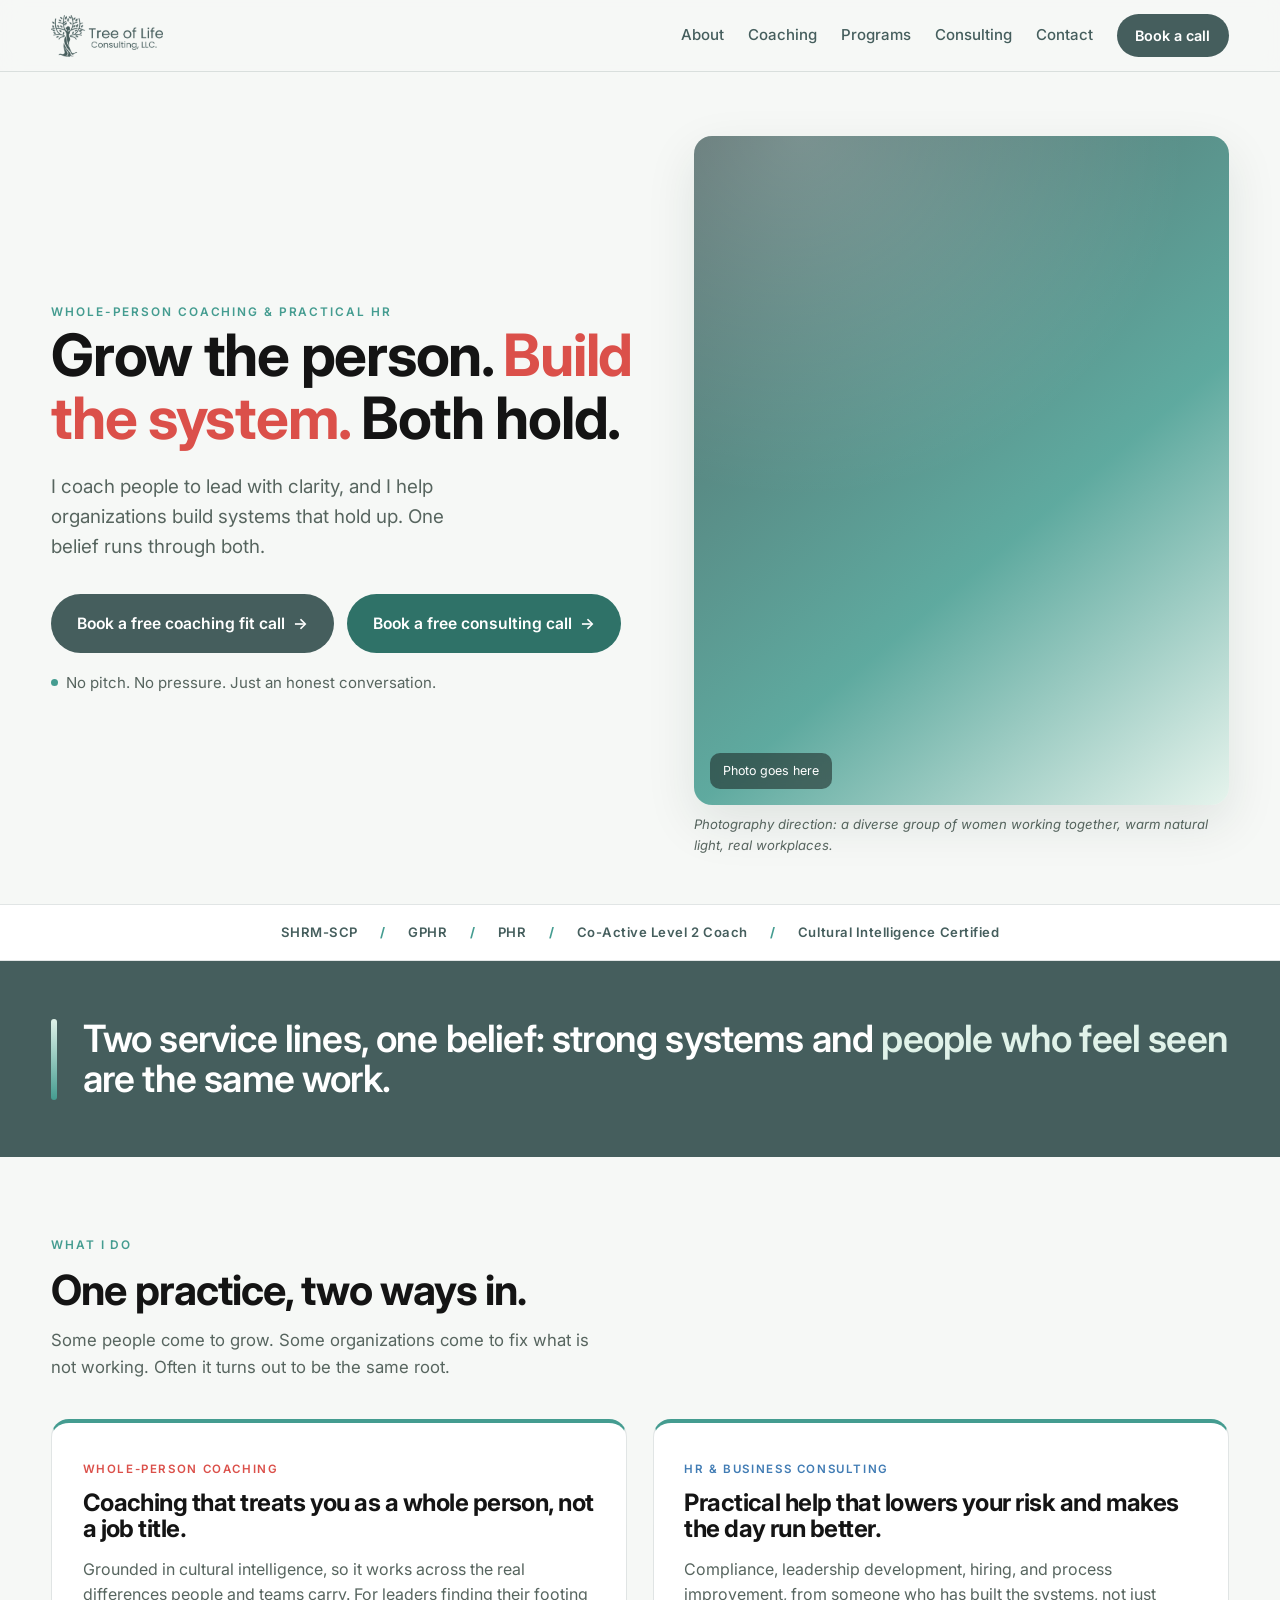
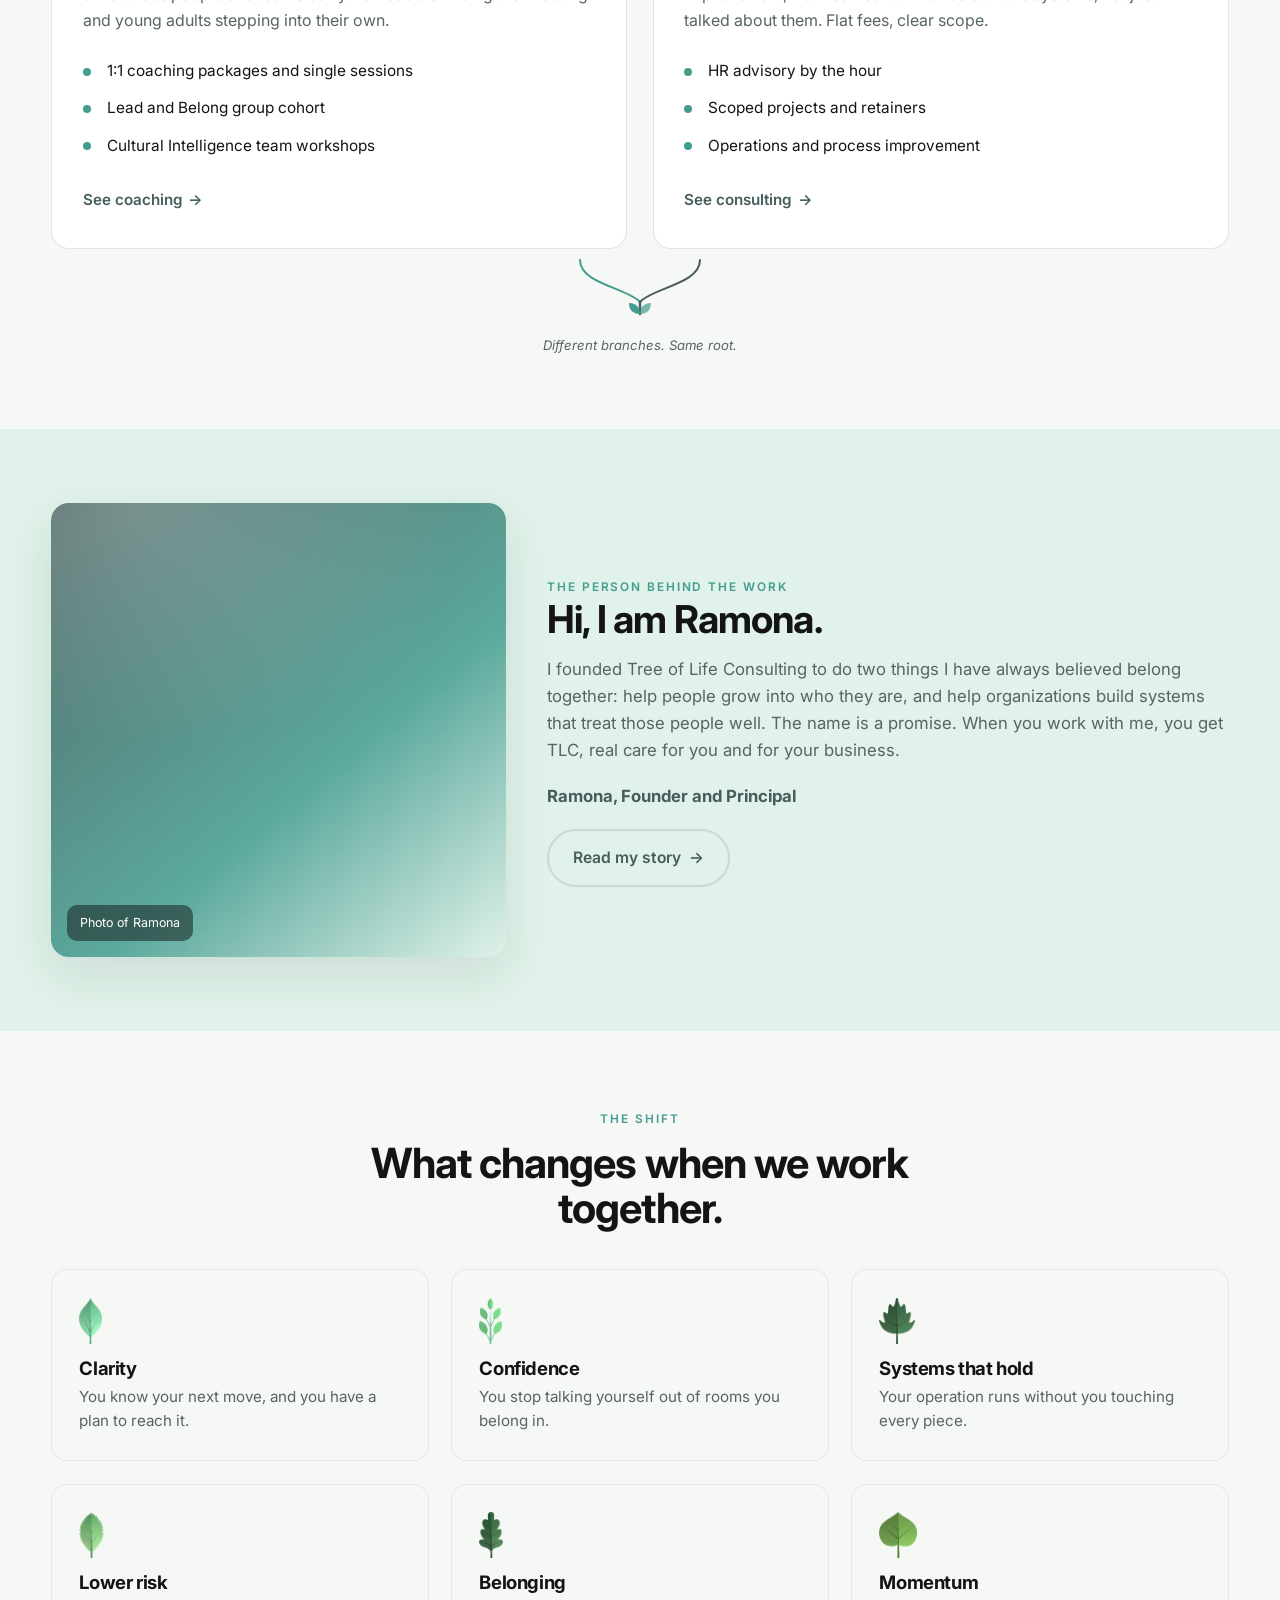
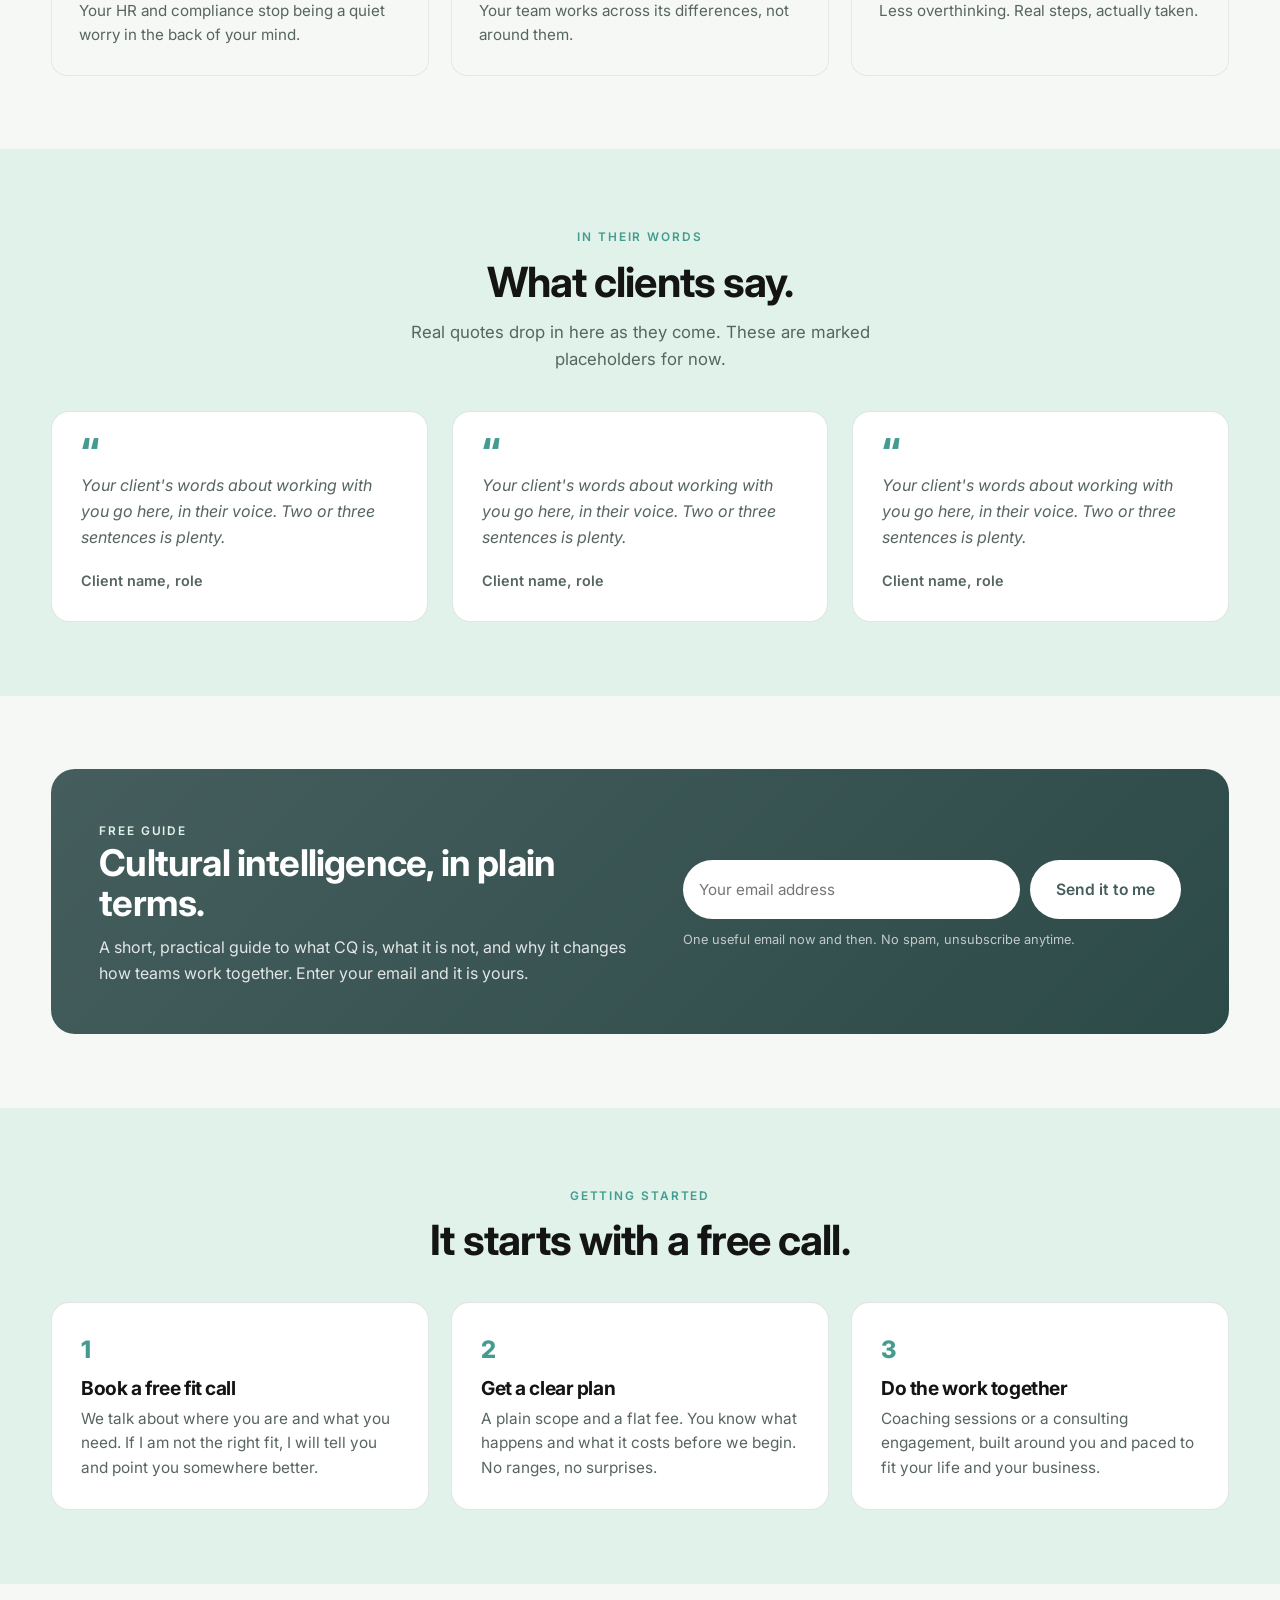
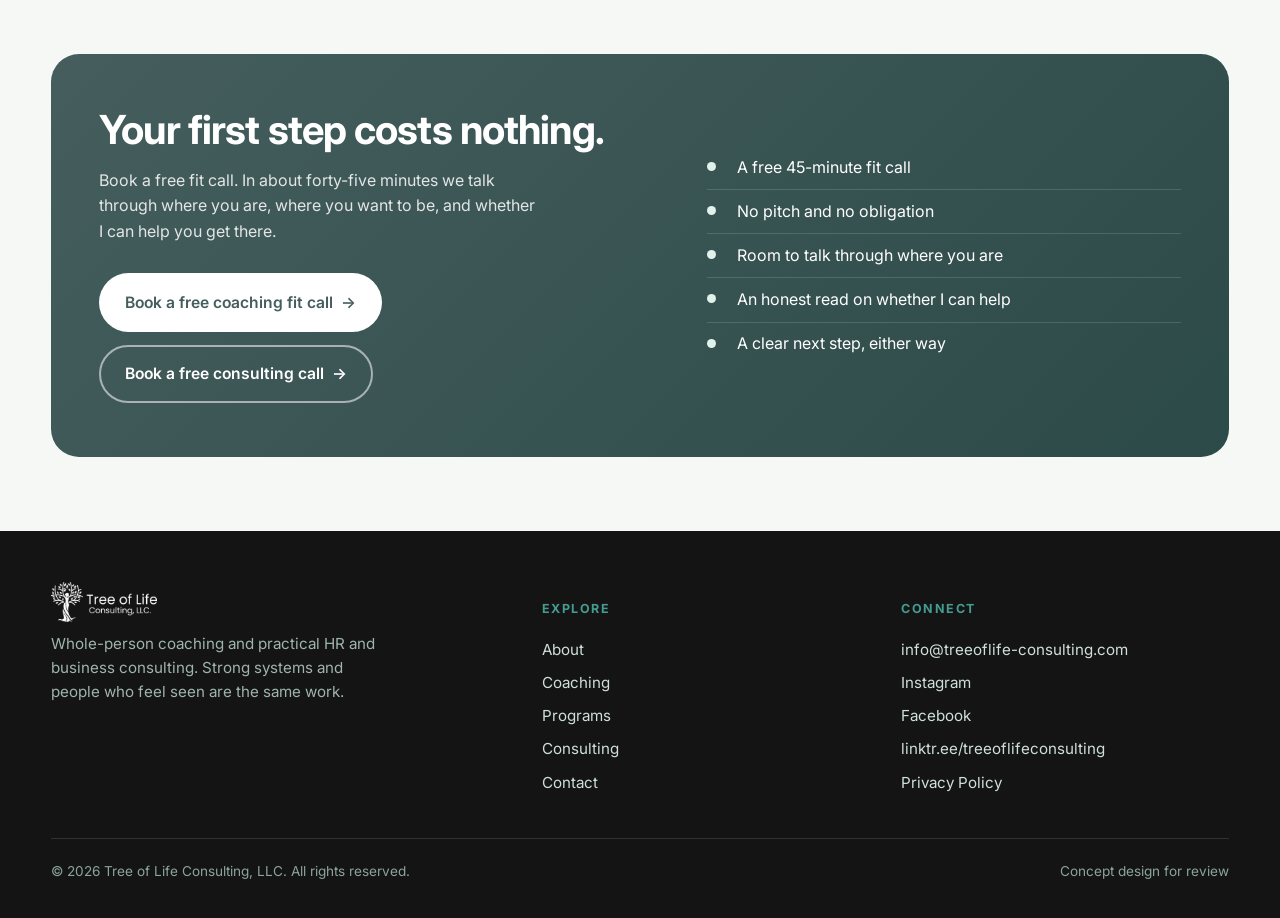
==== index.html @ cf558869 "first commit" ====
<!DOCTYPE html>
<html lang="en">
<head>
<meta charset="UTF-8" />
<meta name="viewport" content="width=device-width, initial-scale=1.0" />
<title>Tree of Life Consulting, LLC | Coaching &amp; Consulting</title>
<link rel="preconnect" href="https://fonts.googleapis.com" />
<link rel="preconnect" href="https://fonts.gstatic.com" crossorigin />
<link href="https://fonts.googleapis.com/css2?family=Inter:wght@400;500;600;700;800&display=swap" rel="stylesheet" />
<style>
  :root{
    --feldgrau:#455E5D; --pine:#449C90; --honeydew:#E0F2E9;
    --cedar:#DB504A; --cedar-deep:#C13F39; --blue:#417CB4; --blue-deep:#356A99;
    --pine-deep:#2F7268; --green-deep:#2C4A48; --brand-green:#3F5453;
    --ink:#141414; --paper:#F6F8F6; --muted:#57655F;
    --line:rgba(69,94,93,0.16); --shadow:0 18px 50px rgba(24,45,42,0.10); --radius:18px;
  }
  *{box-sizing:border-box;} html{scroll-behavior:smooth;}
  body{margin:0;font-family:"Inter",system-ui,-apple-system,sans-serif;color:var(--ink);
    background:var(--paper);line-height:1.6;-webkit-font-smoothing:antialiased;}
  h1,h2,h3{font-family:"Inter",system-ui,sans-serif;font-weight:700;line-height:1.08;margin:0;letter-spacing:-0.022em;}
  p{margin:0;} a{color:inherit;text-decoration:none;} img{max-width:100%;display:block;}
  .wrap{width:min(1180px,92%);margin:0 auto;}
  .narrow{width:min(820px,92%);margin:0 auto;}
  .eyebrow{font-size:0.74rem;font-weight:600;letter-spacing:0.16em;text-transform:uppercase;color:var(--pine);}

  .btn{display:inline-flex;align-items:center;gap:0.5rem;font-weight:600;font-size:0.98rem;
    padding:0.92rem 1.5rem;border-radius:999px;border:2px solid transparent;cursor:pointer;
    transition:transform .18s ease,box-shadow .18s ease,background .18s ease;}
  .btn:focus-visible{outline:3px solid var(--blue);outline-offset:3px;}
  .btn-coach{background:var(--feldgrau);color:#fff;}
  .btn-coach:hover{transform:translateY(-2px);box-shadow:0 12px 24px rgba(69,94,93,0.30);}
  .btn-consult{background:var(--pine-deep);color:#fff;}
  .btn-consult:hover{transform:translateY(-2px);box-shadow:0 12px 24px rgba(47,114,104,0.30);}
  .btn-ghost{background:transparent;color:var(--feldgrau);border-color:var(--line);}
  .btn-ghost:hover{border-color:var(--feldgrau);}
  .arrow{transition:transform .18s ease;} .btn:hover .arrow{transform:translateX(3px);}

  #preloader{position:fixed;inset:0;z-index:9999;display:flex;align-items:center;justify-content:center;
    background:#F6F8F6;transition:opacity .7s ease,visibility .7s ease;}
  #preloader.done{opacity:0;visibility:hidden;}
  .pl-inner{position:relative;width:132px;height:132px;display:flex;align-items:center;justify-content:center;}
  .pl-logo{width:74px;height:auto;animation:pl-breathe 1.8s ease-in-out infinite;}
  .pl-ring{position:absolute;inset:0;border-radius:50%;border:3px solid rgba(68,156,144,0.18);
    border-top-color:var(--pine);animation:pl-spin 1s linear infinite;}
  @keyframes pl-spin{to{transform:rotate(360deg);}}
  @keyframes pl-breathe{0%,100%{transform:scale(0.94);opacity:0.85;}50%{transform:scale(1);opacity:1;}}

  header.nav{position:sticky;top:0;z-index:50;background:rgba(246,248,246,0.88);
    backdrop-filter:blur(10px);border-bottom:1px solid var(--line);}
  .nav-inner{display:flex;align-items:center;justify-content:space-between;padding:0.9rem 0;}
  .brand-logo{height:42px;width:auto;display:block;}
  .nav-links{display:flex;align-items:center;gap:1.5rem;}
  .nav-links a.link{font-size:0.94rem;font-weight:500;color:var(--feldgrau);}
  .nav-links a.link:hover,.nav-links a.link.active{color:var(--cedar);}
  .nav-book{background:var(--feldgrau);color:#fff;padding:0.6rem 1.15rem;border-radius:999px;font-weight:600;font-size:0.9rem;}
  .nav-book:hover{background:var(--ink);}
  .menu-btn{display:none;background:var(--feldgrau);color:#fff;border:none;border-radius:10px;padding:0.5rem 0.85rem;font-weight:600;cursor:pointer;}

  .page-hero{padding:3.6rem 0 2.6rem;background:linear-gradient(180deg,var(--honeydew),var(--paper));}
  .page-hero h1{font-size:clamp(2.1rem,4vw,3rem);margin-top:0.6rem;}
  .page-hero p{color:var(--muted);font-size:1.12rem;margin-top:1rem;max-width:56ch;}

  .hero{padding:4rem 0 3rem;}
  .hero-grid{display:grid;grid-template-columns:1.05fr 0.95fr;gap:3.2rem;align-items:center;}
  .hero h1{font-size:clamp(2.4rem,4.6vw,3.65rem);color:var(--ink);}
  .hero h1 .accent{color:var(--cedar);}
  .hero-lede{font-size:1.18rem;color:var(--muted);margin-top:1.4rem;max-width:36ch;}
  .hero-cta{display:flex;flex-wrap:wrap;gap:0.8rem;margin-top:2rem;}
  .hero-note{margin-top:1.1rem;font-size:0.94rem;color:var(--muted);display:flex;align-items:center;gap:0.5rem;}
  .dot{width:7px;height:7px;border-radius:50%;background:var(--pine);flex:none;}

  .frame{position:relative;border-radius:var(--radius);overflow:hidden;box-shadow:var(--shadow);}
  .frame .photo{aspect-ratio:4/5;background:linear-gradient(140deg,rgba(69,94,93,0.92),rgba(68,156,144,0.85) 60%,rgba(224,242,233,0.72));display:flex;align-items:flex-end;}
  .frame.wide .photo{aspect-ratio:3/2;}
  .frame .photo::before{content:"";position:absolute;inset:0;background:radial-gradient(120% 90% at 20% 0%,rgba(255,255,255,0.22),transparent 60%);}
  .photo-label{position:relative;margin:1rem;padding:0.5rem 0.8rem;background:rgba(24,33,31,0.55);color:#fff;border-radius:10px;font-size:0.78rem;backdrop-filter:blur(4px);}
  .caption{font-size:0.82rem;color:var(--muted);font-style:italic;margin-top:0.6rem;}

  .cred{border-top:1px solid var(--line);border-bottom:1px solid var(--line);background:#fff;}
  .cred .wrap{display:flex;flex-wrap:wrap;align-items:center;justify-content:center;gap:0.6rem 1.4rem;padding:1.05rem 0;}
  .cred span{font-size:0.82rem;font-weight:600;letter-spacing:0.04em;color:var(--feldgrau);}
  .cred .sep{color:var(--pine);font-weight:700;}

  .belief{background:var(--feldgrau);color:#fff;padding:3.6rem 0;}
  .belief .wrap{display:grid;grid-template-columns:auto 1fr;gap:1.6rem;align-items:center;}
  .belief .rule{width:6px;align-self:stretch;border-radius:6px;background:linear-gradient(var(--honeydew),var(--pine));}
  .belief h2{font-size:clamp(1.6rem,3vw,2.35rem);color:#fff;font-weight:600;}
  .belief h2 em{color:var(--honeydew);font-style:normal;}

  .sec{padding:4.6rem 0;}
  .sec.tight{padding:3.4rem 0;}
  .sec.honey{background:var(--honeydew);}
  .sec.dark{background:var(--feldgrau);color:#fff;}
  .sec-head{max-width:56ch;margin-bottom:2.4rem;}
  .sec-head.center{margin-left:auto;margin-right:auto;text-align:center;}
  .sec-head h2{font-size:clamp(1.9rem,3.4vw,2.6rem);margin-top:0.7rem;}
  .sec-head p{color:var(--muted);margin-top:0.9rem;font-size:1.05rem;}
  .sec.dark .sec-head p{color:rgba(255,255,255,0.82);}

  .lines{display:grid;grid-template-columns:1fr 1fr;gap:1.6rem;}
  .card{background:#fff;border:1px solid var(--line);border-radius:var(--radius);padding:2rem 1.9rem 2.2rem;}
  .card.coach{border-top:4px solid var(--pine);} .card.consult{border-top:4px solid var(--pine);}
  .card .tag{font-size:0.72rem;font-weight:600;letter-spacing:0.14em;text-transform:uppercase;}
  .card.coach .tag{color:var(--cedar);} .card.consult .tag{color:var(--blue);}
  .card h3{font-size:1.5rem;margin:0.6rem 0 0.9rem;color:var(--ink);}
  .card p.body{color:var(--muted);font-size:1rem;}
  .card ul{list-style:none;padding:0;margin:1.2rem 0 1.4rem;}
  .card li{padding:0.4rem 0 0.4rem 1.5rem;position:relative;font-size:0.96rem;}
  .card li::before{content:"";position:absolute;left:0;top:0.95rem;width:8px;height:8px;border-radius:50%;background:var(--pine);}
  .card .more{color:var(--feldgrau);font-weight:600;font-size:0.95rem;display:inline-flex;align-items:center;gap:0.4rem;}
  .card.coach .more:hover{color:var(--cedar-deep);} .card.consult .more:hover{color:var(--blue-deep);}

  .root{display:block;margin:0.6rem auto 0;}
  .root-label{text-align:center;font-size:0.82rem;color:var(--muted);font-style:italic;margin-top:0.4rem;}

  .grid3{display:grid;grid-template-columns:repeat(3,1fr);gap:1.4rem;margin-top:2.2rem;}
  .grid2{display:grid;grid-template-columns:1fr 1fr;gap:1.6rem;margin-top:2.2rem;}
  .tile{background:#fff;border:1px solid var(--line);border-left:4px solid var(--pine);border-radius:14px;padding:1.7rem;}
  .tile h3{font-size:1.2rem;margin-bottom:0.5rem;} .tile p{color:var(--muted);font-size:0.98rem;}

  .shift{background:var(--paper);border-radius:16px;padding:1.7rem;border:1px solid rgba(69,94,93,0.10);}
  .shift img{height:46px;width:auto;margin-bottom:0.9rem;}
  .shift h3{font-size:1.16rem;margin-bottom:0.4rem;} .shift p{color:var(--muted);font-size:0.95rem;}

  .step{background:#fff;border-radius:var(--radius);padding:1.8rem;border:1px solid var(--line);}
  .step .n{font-size:1.5rem;color:var(--pine);font-weight:800;}
  .step h3{font-size:1.2rem;margin:0.5rem 0;} .step p{color:var(--muted);font-size:0.96rem;}

  /* founder strip */
  .founder .wrap{display:grid;grid-template-columns:0.8fr 1.2fr;gap:2.6rem;align-items:center;}
  .founder .frame .photo{aspect-ratio:1/1;}
  .founder h2{font-size:clamp(1.8rem,3vw,2.4rem);}
  .founder p{color:var(--muted);margin-top:1rem;font-size:1.05rem;}
  .founder .sig{margin-top:1.2rem;font-weight:700;color:var(--feldgrau);}

  /* packages */
  .pkgs{display:grid;grid-template-columns:repeat(3,1fr);gap:1.5rem;margin-top:2.4rem;}
  .pkg{background:#fff;border:1px solid var(--line);border-radius:var(--radius);padding:2rem 1.8rem;display:flex;flex-direction:column;}
  .pkg.feature{border:2px solid var(--pine);box-shadow:var(--shadow);}
  .pkg .ribbon{font-size:0.68rem;font-weight:700;letter-spacing:0.12em;text-transform:uppercase;color:var(--pine-deep);margin-bottom:0.4rem;}
  .pkg h3{font-size:1.35rem;} .pkg .blurb{color:var(--muted);font-size:0.96rem;margin-top:0.5rem;min-height:3.2em;}
  .price{margin:1.1rem 0 0.4rem;} .price .amt{font-size:1.7rem;font-weight:800;color:var(--feldgrau);}
  .price .fill{display:inline-block;font-size:0.72rem;font-weight:700;color:var(--cedar-deep);background:rgba(219,80,74,0.10);border:1px dashed rgba(219,80,74,0.5);padding:0.15rem 0.5rem;border-radius:6px;vertical-align:middle;margin-left:0.4rem;}
  .price .note{font-size:0.82rem;color:var(--muted);}
  .pkg ul{list-style:none;padding:0;margin:1.2rem 0 1.6rem;}
  .pkg li{padding:0.4rem 0 0.4rem 1.5rem;position:relative;font-size:0.95rem;}
  .pkg li::before{content:"";position:absolute;left:0;top:0.85rem;width:7px;height:7px;border-radius:50%;background:var(--pine);}
  .pkg .btn{margin-top:auto;justify-content:center;}

  /* testimonials */
  .quotes{display:grid;grid-template-columns:repeat(3,1fr);gap:1.5rem;margin-top:2.4rem;}
  .quote{background:#fff;border:1px solid var(--line);border-radius:var(--radius);padding:1.8rem;}
  .quote .mark{font-size:2.4rem;line-height:0.6;color:var(--pine);font-weight:800;}
  .quote p{font-size:1rem;color:var(--ink);margin:0.6rem 0 1.2rem;}
  .quote .who{font-size:0.9rem;color:var(--muted);font-weight:600;}
  .quote.ph p{color:var(--muted);font-style:italic;}

  /* case study */
  .case{background:#fff;border:1px solid var(--line);border-radius:var(--radius);overflow:hidden;}
  .case .body{padding:2.2rem;}
  .case .flag{font-size:0.7rem;font-weight:700;letter-spacing:0.1em;text-transform:uppercase;color:var(--cedar-deep);background:rgba(219,80,74,0.08);border:1px dashed rgba(219,80,74,0.45);display:inline-block;padding:0.2rem 0.6rem;border-radius:6px;margin-bottom:1rem;}
  .case h3{font-size:1.5rem;} .case .cols{display:grid;grid-template-columns:repeat(3,1fr);gap:1.4rem;margin-top:1.6rem;}
  .case .col h4{font-size:0.78rem;letter-spacing:0.1em;text-transform:uppercase;color:var(--pine);margin-bottom:0.5rem;}
  .case .col p{color:var(--muted);font-size:0.96rem;}

  /* lead magnet */
  .magnet{background:linear-gradient(135deg,var(--feldgrau),var(--green-deep));color:#fff;border-radius:24px;padding:3rem;}
  .magnet .wrap2{display:grid;grid-template-columns:1.1fr 1fr;gap:2.2rem;align-items:center;}
  .magnet h2{color:#fff;font-size:clamp(1.7rem,3vw,2.3rem);} .magnet p{color:rgba(255,255,255,0.85);margin-top:0.8rem;}
  .magnet .form{display:flex;gap:0.6rem;flex-wrap:wrap;margin-top:0.4rem;}
  .magnet input{flex:1;min-width:180px;padding:0.85rem 1rem;border:none;border-radius:999px;font-family:inherit;font-size:0.95rem;}
  .magnet .btn{background:#fff;color:var(--feldgrau);} .magnet .btn:hover{background:var(--honeydew);}
  .magnet .fineprint{font-size:0.8rem;color:rgba(255,255,255,0.7);margin-top:0.7rem;}

  /* FAQ */
  .faq{margin-top:2rem;}
  .faq details{background:#fff;border:1px solid var(--line);border-radius:14px;padding:0.4rem 1.3rem;margin-bottom:0.8rem;}
  .faq summary{cursor:pointer;font-weight:600;font-size:1.05rem;padding:0.9rem 0;list-style:none;display:flex;justify-content:space-between;align-items:center;color:var(--feldgrau);}
  .faq summary::-webkit-details-marker{display:none;}
  .faq summary::after{content:"+";color:var(--pine);font-weight:800;font-size:1.3rem;transition:transform .2s ease;}
  .faq details[open] summary::after{transform:rotate(45deg);}
  .faq details p{color:var(--muted);padding:0 0 1rem;font-size:0.98rem;}

  /* contact */
  .contact-grid{display:grid;grid-template-columns:1.1fr 0.9fr;gap:2.6rem;}
  .field{margin-bottom:1rem;} .field label{display:block;font-size:0.85rem;font-weight:600;color:var(--feldgrau);margin-bottom:0.35rem;}
  .field input,.field textarea{width:100%;padding:0.85rem 1rem;border:1px solid var(--line);border-radius:12px;font-family:inherit;font-size:0.98rem;background:#fff;}
  .field textarea{min-height:140px;resize:vertical;}
  .field input:focus-visible,.field textarea:focus-visible{outline:2px solid var(--pine);}
  .cdetail{background:#fff;border:1px solid var(--line);border-radius:var(--radius);padding:1.8rem;}
  .cdetail h3{font-size:1.1rem;margin-bottom:0.3rem;} .cdetail p{color:var(--muted);font-size:0.96rem;margin-bottom:1rem;}
  .cdetail a.email{color:var(--blue-deep);font-weight:600;}

  /* prose (privacy) */
  .prose h2{font-size:1.3rem;margin:2rem 0 0.6rem;} .prose p{color:var(--muted);margin-bottom:0.8rem;}
  .prose ul{color:var(--muted);margin:0 0 0.8rem 1.1rem;} .prose li{margin-bottom:0.35rem;}
  .prose .flag{font-size:0.82rem;color:var(--cedar-deep);background:rgba(219,80,74,0.08);border:1px dashed rgba(219,80,74,0.45);padding:0.8rem 1rem;border-radius:10px;display:block;margin-bottom:1.4rem;}

  .final{padding:4.4rem 0 4.6rem;}
  .final-card{background:linear-gradient(135deg,var(--feldgrau),var(--green-deep));color:#fff;border-radius:28px;padding:3.4rem 3rem;}
  .final-grid{display:grid;grid-template-columns:1.2fr 1fr;gap:2.4rem;align-items:center;}
  .final-card h2{font-size:clamp(1.8rem,3.2vw,2.5rem);color:#fff;} .final-card p{color:rgba(255,255,255,0.85);margin-top:1rem;max-width:44ch;}
  .final-cta{display:flex;flex-wrap:wrap;gap:0.8rem;margin-top:1.8rem;}
  .final .btn-coach{background:#fff;color:var(--feldgrau);} .final .btn-coach:hover{background:var(--honeydew);}
  .final .btn-consult{background:transparent;color:#fff;border-color:rgba(255,255,255,0.55);} .final .btn-consult:hover{background:rgba(255,255,255,0.10);}
  .cta-list{list-style:none;padding:0;margin:0;}
  .cta-list li{padding:0.55rem 0 0.55rem 1.9rem;position:relative;color:#fff;font-size:1rem;border-bottom:1px solid rgba(255,255,255,0.14);}
  .cta-list li:last-child{border-bottom:none;}
  .cta-list li::before{content:"";position:absolute;left:0;top:1rem;width:9px;height:9px;border-radius:50%;background:var(--honeydew);}

  footer{background:var(--ink);color:#cfe0da;padding:3.2rem 0 2.2rem;}
  .foot-grid{display:grid;grid-template-columns:1.4fr 1fr 1fr;gap:2rem;}
  .foot-logo{height:40px;width:auto;margin-bottom:0.6rem;}
  footer p.blurb{color:#9fb4ad;font-size:0.95rem;margin-top:0.4rem;max-width:34ch;}
  .foot-col h4{font-size:0.78rem;letter-spacing:0.12em;text-transform:uppercase;color:var(--pine);margin-bottom:0.9rem;}
  .foot-col a{display:block;color:#cfe0da;font-size:0.95rem;padding:0.28rem 0;} .foot-col a:hover{color:#fff;}
  .foot-bottom{border-top:1px solid rgba(255,255,255,0.12);margin-top:2.4rem;padding-top:1.4rem;font-size:0.85rem;color:#8ba49c;display:flex;justify-content:space-between;flex-wrap:wrap;gap:0.6rem;}

  .reveal{opacity:0;transform:translateY(26px);transition:opacity .7s ease,transform .7s ease;}
  .reveal.in{opacity:1;transform:none;}
  @media (prefers-reduced-motion: reduce){.reveal{opacity:1;transform:none;transition:none;} .pl-ring,.pl-logo{animation:none;} html{scroll-behavior:auto;}}

  @media (max-width:900px){
    .hero-grid,.lines,.grid3,.grid2,.pkgs,.quotes,.case .cols,.founder .wrap,.magnet .wrap2,.final-grid,.foot-grid,.belief .wrap,.contact-grid{grid-template-columns:1fr;}
    .belief .rule{height:6px;width:64px;}
    .nav-links{display:none;position:absolute;top:100%;left:0;right:0;flex-direction:column;align-items:flex-start;gap:0;background:var(--paper);border-bottom:1px solid var(--line);padding:0.5rem 6% 1rem;}
    header.nav.open .nav-links{display:flex;}
    .nav-links a.link{padding:0.7rem 0;width:100%;border-bottom:1px solid var(--line);}
    .nav-links .nav-book{margin-top:0.7rem;}
    .menu-btn{display:inline-flex;} .brand-logo{height:34px;}
  }
</style>
</head>
<body>
<div id="preloader" aria-hidden="true"><div class="pl-inner"><div class="pl-ring"></div><img class="pl-logo" src="[data-uri]" alt=""></div></div>
<header class="nav">
<div class="wrap nav-inner">
<a class="brand" href="index.html" aria-label="Tree of Life Consulting home"><img class="brand-logo" src="[data-uri]" alt="Tree of Life Consulting, LLC."></a>
<nav class="nav-links" aria-label="Primary">
<a class="link" href="about.html">About</a>
<a class="link" href="coaching.html">Coaching</a>
<a class="link" href="programs.html">Programs</a>
<a class="link" href="consulting.html">Consulting</a>
<a class="link" href="contact.html">Contact</a>
<a class="nav-book" href="contact.html#book">Book a call</a>
</nav>
<button class="menu-btn" aria-label="Open menu" aria-expanded="false">Menu</button>
</div>
</header>
<section class="hero" id="top"><div class="wrap hero-grid"><div class="reveal"><span class="eyebrow">Whole-person coaching &amp; practical HR</span><h1>Grow the person. <span class="accent">Build the system.</span> Both hold.</h1><p class="hero-lede">I coach people to lead with clarity, and I help organizations build systems that hold up. One belief runs through both.</p><div class="hero-cta"><a class="btn btn-coach" href="coaching.html">Book a free coaching fit call <span class="arrow">&rarr;</span></a><a class="btn btn-consult" href="consulting.html">Book a free consulting call <span class="arrow">&rarr;</span></a></div><p class="hero-note"><span class="dot"></span> No pitch. No pressure. Just an honest conversation.</p></div><div class="reveal"><div class="frame "><div class="photo"><span class="photo-label">Photo goes here</span></div></div><p class="caption">Photography direction: a diverse group of women working together, warm natural light, real workplaces.</p></div></div></section>
<section class="cred"><div class="wrap"><span>SHRM-SCP</span><span class="sep">/</span><span>GPHR</span><span class="sep">/</span><span>PHR</span><span class="sep">/</span><span>Co-Active Level 2 Coach</span><span class="sep">/</span><span>Cultural Intelligence Certified</span></div></section>
<section class="belief"><div class="wrap reveal"><div class="rule"></div><h2>Two service lines, one belief: strong systems and <em>people who feel seen</em> are the same work.</h2></div></section>
<section class="sec" id="services"><div class="wrap"><div class="sec-head reveal"><span class="eyebrow">What I do</span><h2>One practice, two ways in.</h2><p>Some people come to grow. Some organizations come to fix what is not working. Often it turns out to be the same root.</p></div><div class="lines"><div class="card coach reveal"><span class="tag">Whole-Person Coaching</span><h3>Coaching that treats you as a whole person, not a job title.</h3><p class="body">Grounded in cultural intelligence, so it works across the real differences people and teams carry. For leaders finding their footing and young adults stepping into their own.</p><ul><li>1:1 coaching packages and single sessions</li><li>Lead and Belong group cohort</li><li>Cultural Intelligence team workshops</li></ul><a class="more" href="coaching.html">See coaching <span class="arrow">&rarr;</span></a></div><div class="card consult reveal"><span class="tag">HR &amp; Business Consulting</span><h3>Practical help that lowers your risk and makes the day run better.</h3><p class="body">Compliance, leadership development, hiring, and process improvement, from someone who has built the systems, not just talked about them. Flat fees, clear scope.</p><ul><li>HR advisory by the hour</li><li>Scoped projects and retainers</li><li>Operations and process improvement</li></ul><a class="more" href="consulting.html">See consulting <span class="arrow">&rarr;</span></a></div></div><svg class="root" width="260" height="70" viewBox="0 0 260 70" fill="none" aria-hidden="true"><path d="M70 2C70 26 118 30 130 44" stroke="#449C90" stroke-width="2" fill="none" stroke-linecap="round"/><path d="M190 2C190 26 142 30 130 44" stroke="#455E5D" stroke-width="2" fill="none" stroke-linecap="round"/><path d="M130 44V56" stroke="#455E5D" stroke-width="2.4" stroke-linecap="round"/><path d="M130 56c-7 0-11-4-11-11 7 0 11 4 11 11Z" fill="#449C90"/><path d="M130 56c7 0 11-4 11-11-7 0-11 4-11 11Z" fill="#449C90" opacity="0.7"/></svg><p class="root-label">Different branches. Same root.</p></div></section>
<section class="sec honey founder"><div class="wrap"><div class="reveal"><div class="frame "><div class="photo"><span class="photo-label">Photo of Ramona</span></div></div></div><div class="reveal"><span class="eyebrow">The person behind the work</span><h2>Hi, I am Ramona.</h2><p>I founded Tree of Life Consulting to do two things I have always believed belong together: help people grow into who they are, and help organizations build systems that treat those people well. The name is a promise. When you work with me, you get TLC, real care for you and for your business.</p><p class="sig">Ramona, Founder and Principal</p><a class="btn btn-ghost" href="about.html" style="margin-top:1.2rem;">Read my story <span class="arrow">&rarr;</span></a></div></div></section>
<section class="sec" id="shifts"><div class="wrap"><div class="sec-head center reveal"><span class="eyebrow">The shift</span><h2>What changes when we work together.</h2></div><div class="grid3"><div class="shift reveal"><img src="[data-uri]" alt=""><h3>Clarity</h3><p>You know your next move, and you have a plan to reach it.</p></div><div class="shift reveal"><img src="[data-uri]" alt=""><h3>Confidence</h3><p>You stop talking yourself out of rooms you belong in.</p></div><div class="shift reveal"><img src="[data-uri]" alt=""><h3>Systems that hold</h3><p>Your operation runs without you touching every piece.</p></div><div class="shift reveal"><img src="[data-uri]" alt=""><h3>Lower risk</h3><p>Your HR and compliance stop being a quiet worry in the back of your mind.</p></div><div class="shift reveal"><img src="[data-uri]" alt=""><h3>Belonging</h3><p>Your team works across its differences, not around them.</p></div><div class="shift reveal"><img src="[data-uri]" alt=""><h3>Momentum</h3><p>Less overthinking. Real steps, actually taken.</p></div></div></div></section>
<section class="sec honey"><div class="wrap"><div class="sec-head center reveal"><span class="eyebrow">In their words</span><h2>What clients say.</h2><p>Real quotes drop in here as they come. These are marked placeholders for now.</p></div><div class="quotes"><div class="quote ph reveal"><div class="mark">&ldquo;</div><p>Your client's words about working with you go here, in their voice. Two or three sentences is plenty.</p><div class="who">Client name, role</div></div><div class="quote ph reveal"><div class="mark">&ldquo;</div><p>Your client's words about working with you go here, in their voice. Two or three sentences is plenty.</p><div class="who">Client name, role</div></div><div class="quote ph reveal"><div class="mark">&ldquo;</div><p>Your client's words about working with you go here, in their voice. Two or three sentences is plenty.</p><div class="who">Client name, role</div></div></div></div></section>
<section class="sec"><div class="wrap reveal"><div class="magnet"><div class="wrap2"><div><span class="eyebrow" style="color:var(--honeydew);">Free guide</span><h2>Cultural intelligence, in plain terms.</h2><p>A short, practical guide to what CQ is, what it is not, and why it changes how teams work together. Enter your email and it is yours.</p></div><div><div class="form"><input type="email" placeholder="Your email address" aria-label="Your email address"><a class="btn" href="#">Send it to me</a></div><p class="fineprint">One useful email now and then. No spam, unsubscribe anytime.</p></div></div></div></div></section>
<section class="sec honey" id="how"><div class="wrap"><div class="sec-head center reveal"><span class="eyebrow">Getting started</span><h2>It starts with a free call.</h2></div><div class="grid3"><div class="step reveal"><div class="n">1</div><h3>Book a free fit call</h3><p>We talk about where you are and what you need. If I am not the right fit, I will tell you and point you somewhere better.</p></div><div class="step reveal"><div class="n">2</div><h3>Get a clear plan</h3><p>A plain scope and a flat fee. You know what happens and what it costs before we begin. No ranges, no surprises.</p></div><div class="step reveal"><div class="n">3</div><h3>Do the work together</h3><p>Coaching sessions or a consulting engagement, built around you and paced to fit your life and your business.</p></div></div></div></section>
<section class="final" id="book"><div class="wrap reveal"><div class="final-card"><div class="final-grid"><div><h2>Your first step costs nothing.</h2><p>Book a free fit call. In about forty-five minutes we talk through where you are, where you want to be, and whether I can help you get there.</p><div class="final-cta"><a class="btn btn-coach" href="#">Book a free coaching fit call <span class="arrow">&rarr;</span></a><a class="btn btn-consult" href="#">Book a free consulting call <span class="arrow">&rarr;</span></a></div></div><ul class="cta-list"><li>A free 45-minute fit call</li><li>No pitch and no obligation</li><li>Room to talk through where you are</li><li>An honest read on whether I can help</li><li>A clear next step, either way</li></ul></div></div></div></section>
<footer>
<div class="wrap">
<div class="foot-grid">
<div><img class="foot-logo" src="[data-uri]" alt="Tree of Life Consulting, LLC."><p class="blurb">Whole-person coaching and practical HR and business consulting. Strong systems and people who feel seen are the same work.</p></div>
<div class="foot-col"><h4>Explore</h4><a href="about.html">About</a><a href="coaching.html">Coaching</a><a href="programs.html">Programs</a><a href="consulting.html">Consulting</a><a href="contact.html">Contact</a></div>
<div class="foot-col"><h4>Connect</h4><a href="mailto:info@treeoflife-consulting.com">info@treeoflife-consulting.com</a><a href="https://www.instagram.com/treeoflifeconsulting/">Instagram</a><a href="https://www.facebook.com/TreeofLifeConsulting">Facebook</a><a href="https://linktr.ee/treeoflifeconsulting">linktr.ee/treeoflifeconsulting</a><a href="privacy.html">Privacy Policy</a></div>
</div>
<div class="foot-bottom"><span>&copy; 2026 Tree of Life Consulting, LLC. All rights reserved.</span><span>Concept design for review</span></div>
</div>
</footer>
<script>
(function(){var pl=document.getElementById("preloader");function hide(){if(pl)pl.classList.add("done");}if(document.readyState==="complete")setTimeout(hide,500);else window.addEventListener("load",function(){setTimeout(hide,400);});setTimeout(hide,3500);})();
var io=new IntersectionObserver(function(es){es.forEach(function(e){if(e.isIntersecting){e.target.classList.add("in");io.unobserve(e.target);}});},{threshold:0.12});
document.querySelectorAll(".reveal").forEach(function(el){var sibs=Array.prototype.filter.call(el.parentElement.children,function(c){return c.classList.contains("reveal");});var i=sibs.indexOf(el);el.style.transitionDelay=Math.min(i,5)*90+"ms";io.observe(el);});
var mb=document.querySelector(".menu-btn"),hd=document.querySelector("header.nav");if(mb){mb.addEventListener("click",function(){var o=hd.classList.toggle("open");mb.setAttribute("aria-expanded",o);mb.textContent=o?"Close":"Menu";});}
</script>
</body>
</html>
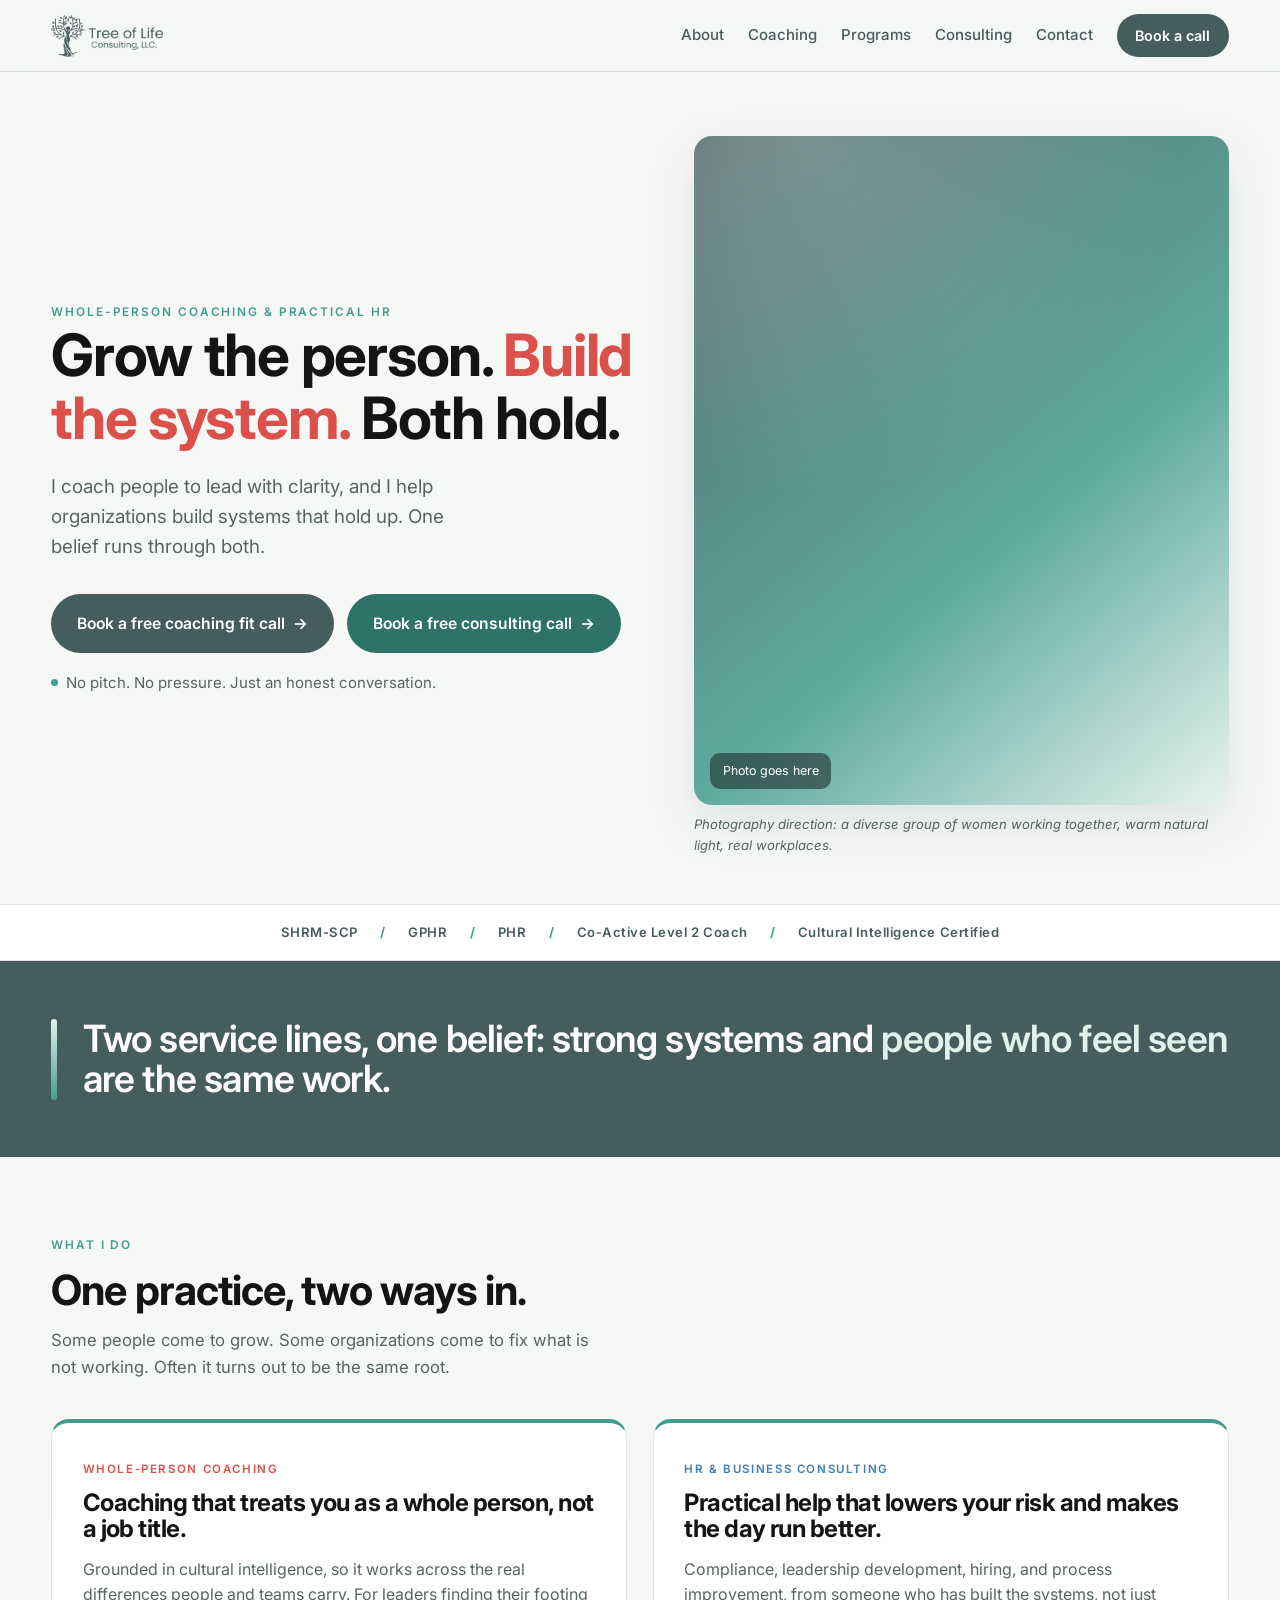
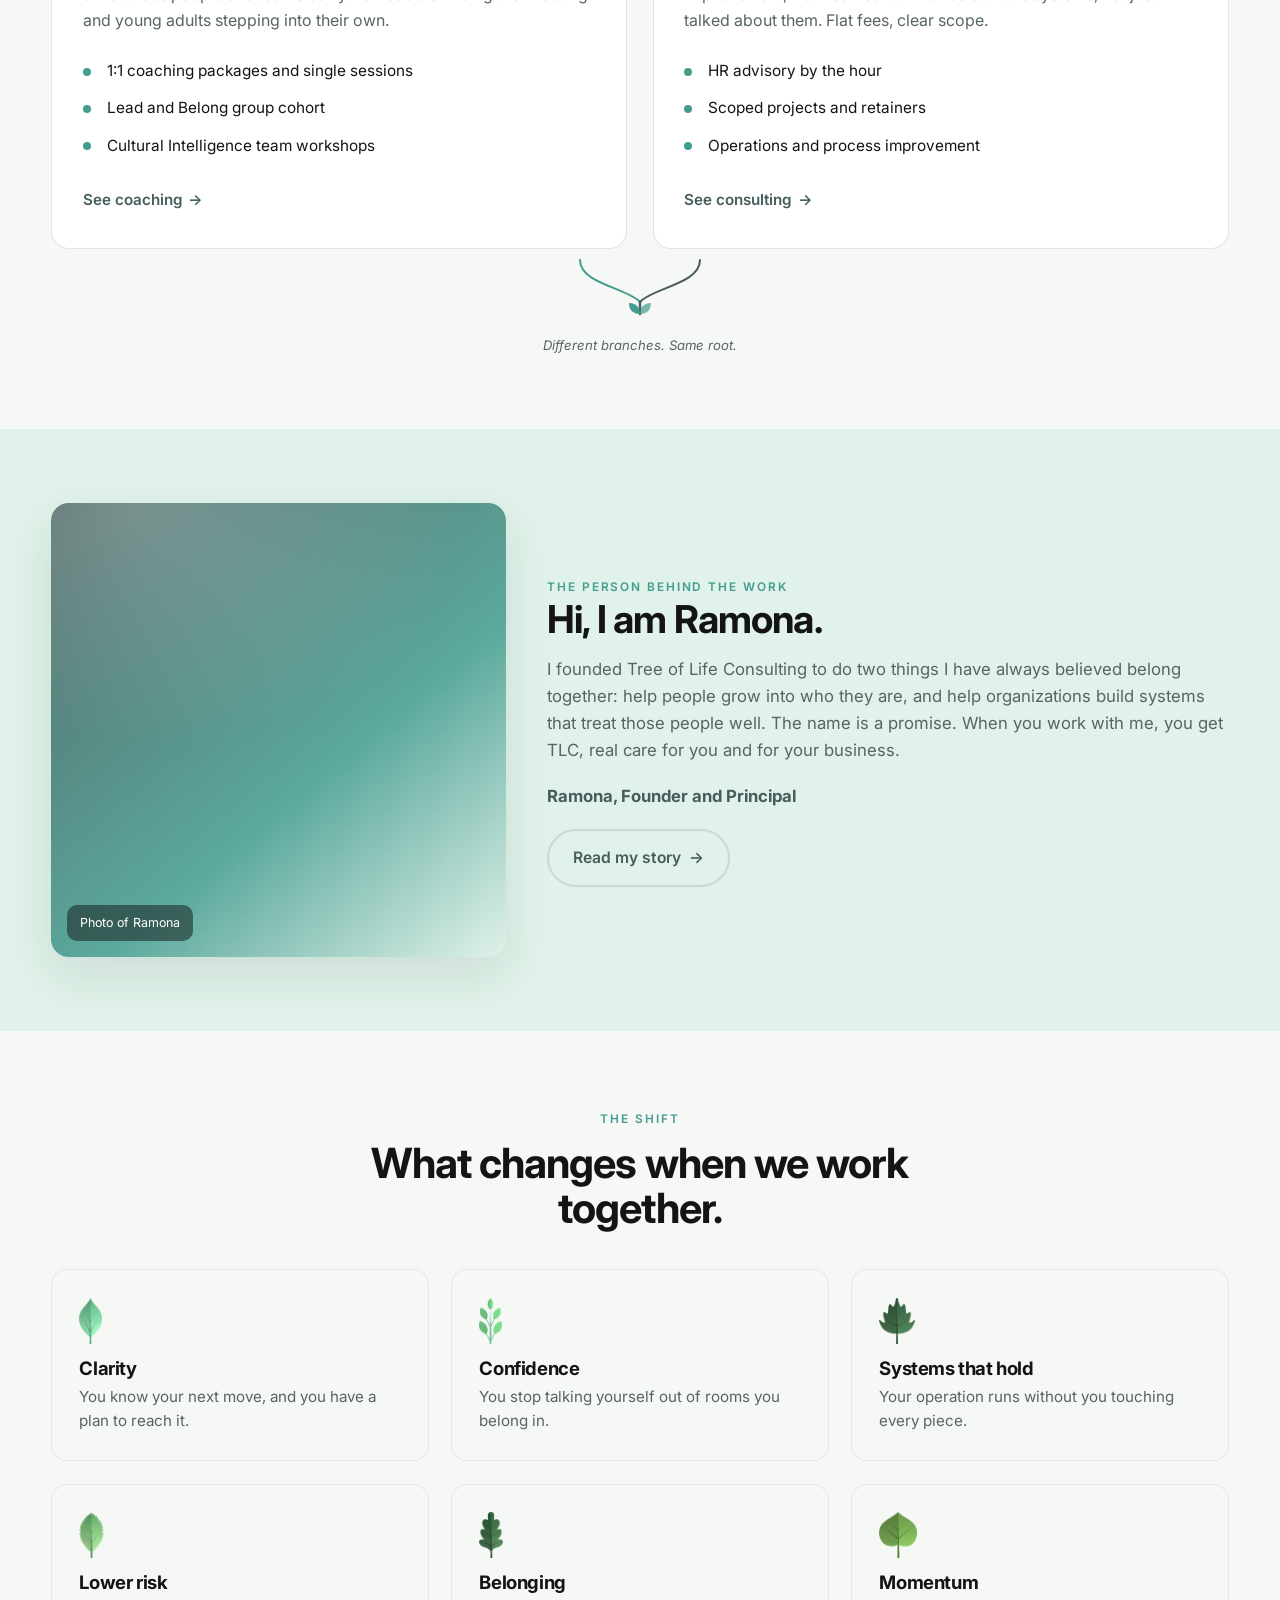
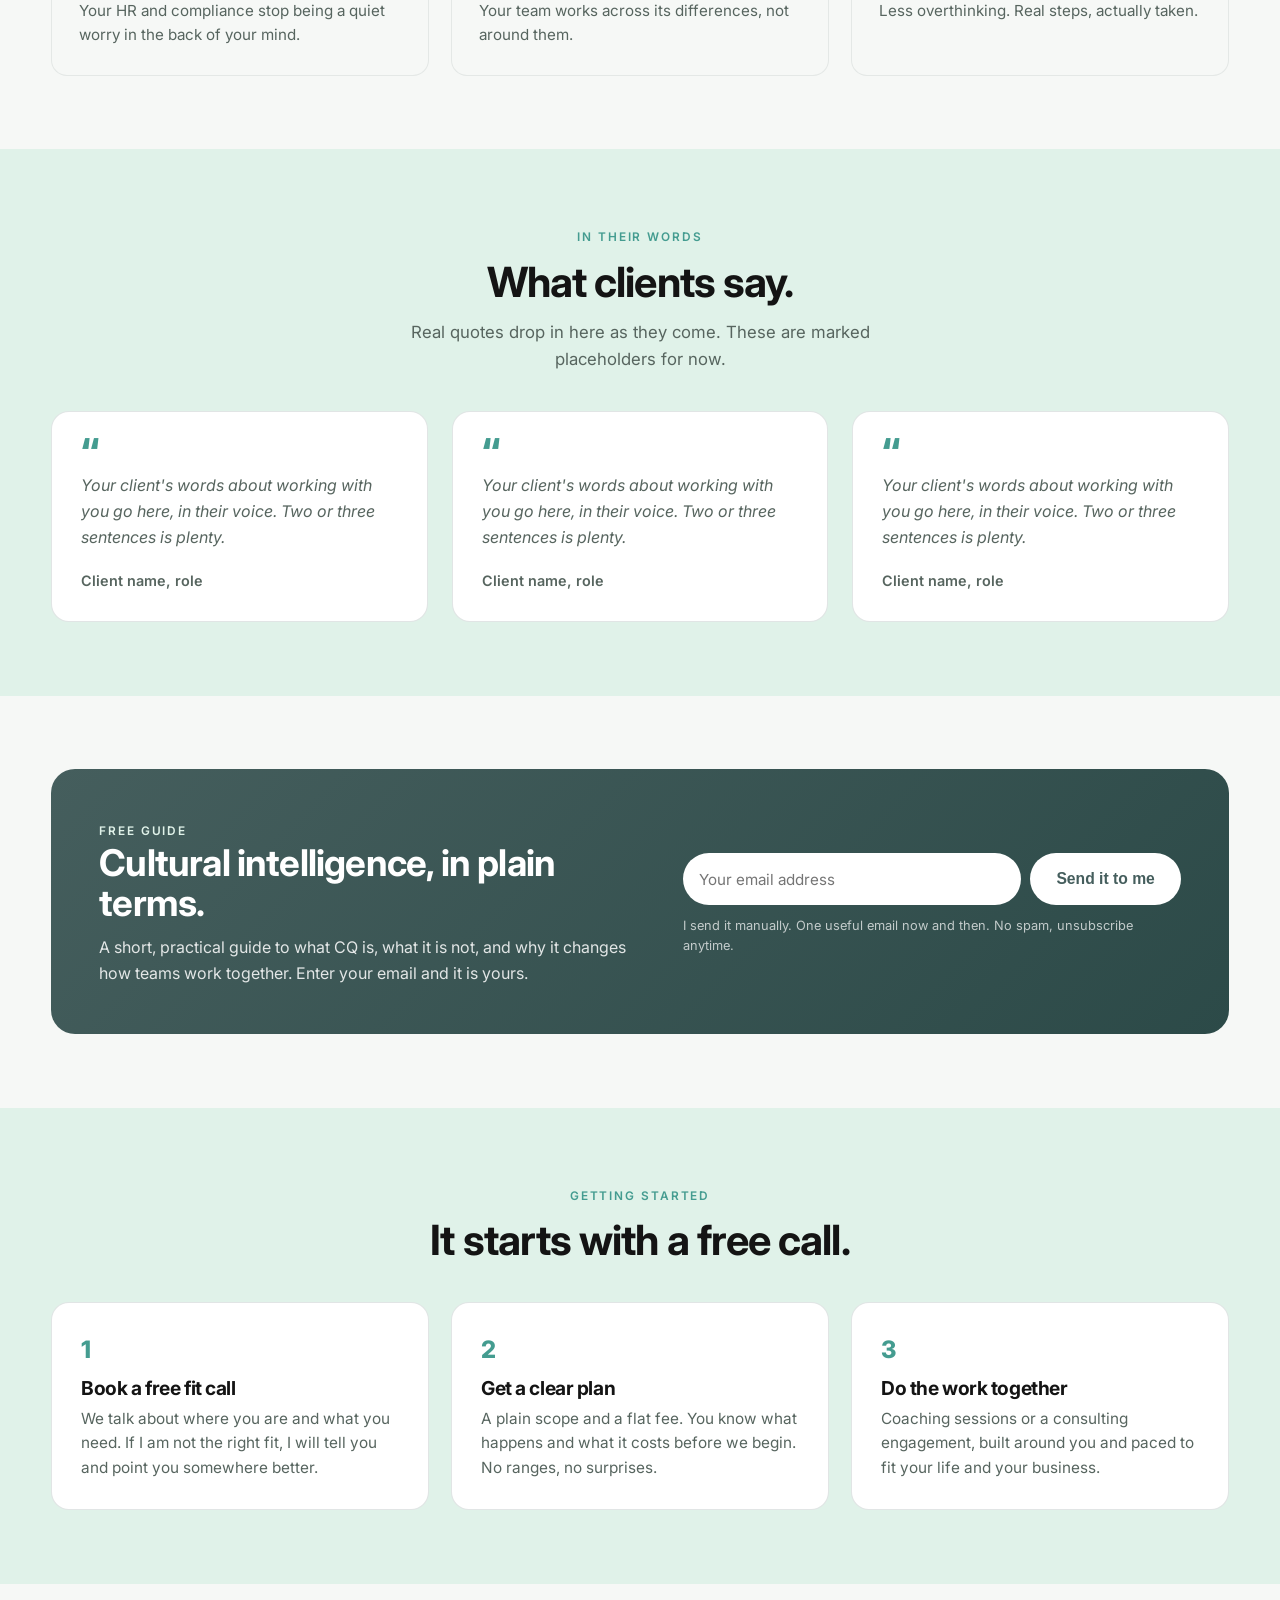
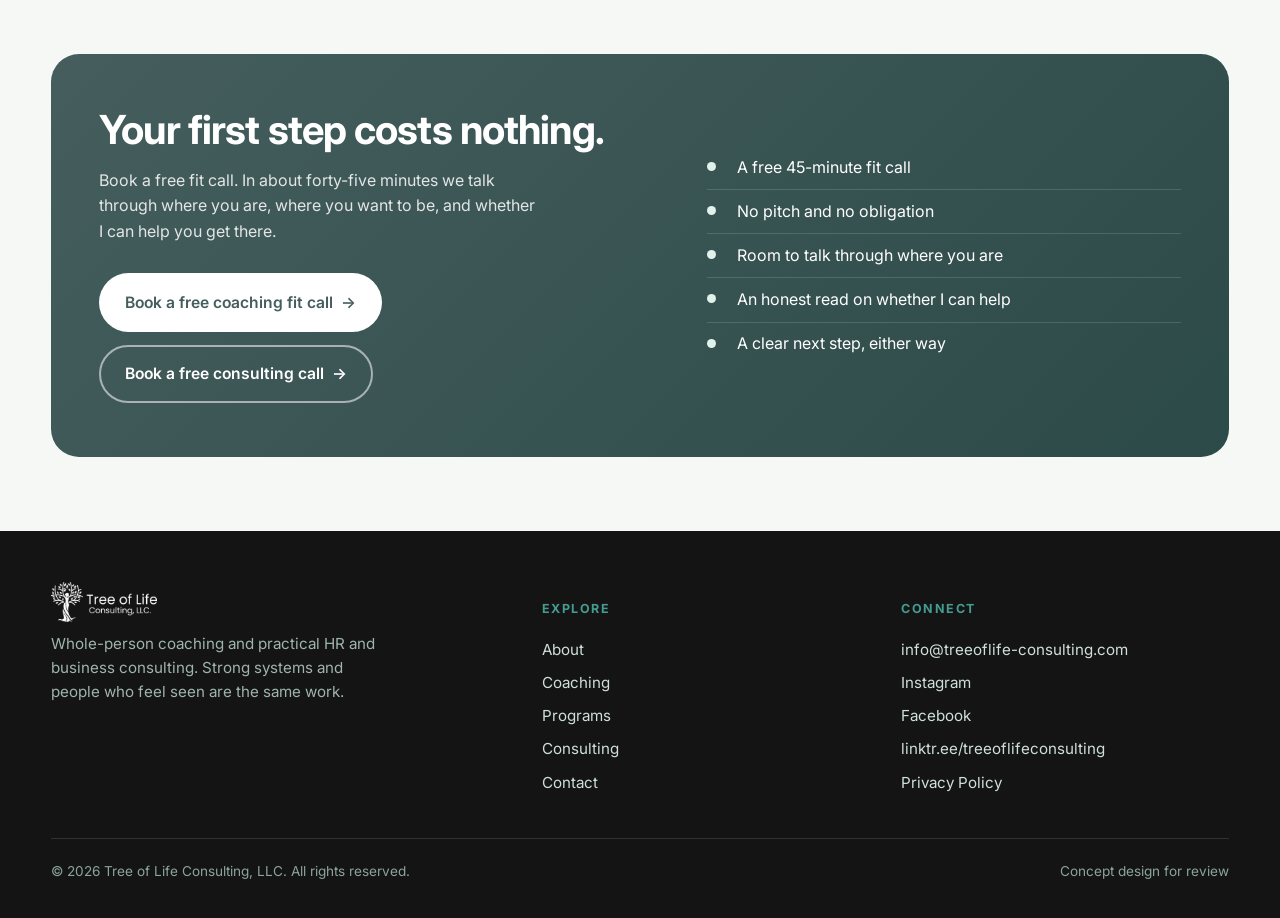
==== commit b8f0c535: "Migrate guide lead-magnet to Netlify Forms with manual send" ====
--- a/index.html
+++ b/index.html
@@ -255,7 +255,7 @@
 <section class="sec honey founder"><div class="wrap"><div class="reveal"><div class="frame "><div class="photo"><span class="photo-label">Photo of Ramona</span></div></div></div><div class="reveal"><span class="eyebrow">The person behind the work</span><h2>Hi, I am Ramona.</h2><p>I founded Tree of Life Consulting to do two things I have always believed belong together: help people grow into who they are, and help organizations build systems that treat those people well. The name is a promise. When you work with me, you get TLC, real care for you and for your business.</p><p class="sig">Ramona, Founder and Principal</p><a class="btn btn-ghost" href="about.html" style="margin-top:1.2rem;">Read my story <span class="arrow">&rarr;</span></a></div></div></section>
 <section class="sec" id="shifts"><div class="wrap"><div class="sec-head center reveal"><span class="eyebrow">The shift</span><h2>What changes when we work together.</h2></div><div class="grid3"><div class="shift reveal"><img src="[data-uri]" alt=""><h3>Clarity</h3><p>You know your next move, and you have a plan to reach it.</p></div><div class="shift reveal"><img src="[data-uri]" alt=""><h3>Confidence</h3><p>You stop talking yourself out of rooms you belong in.</p></div><div class="shift reveal"><img src="[data-uri]" alt=""><h3>Systems that hold</h3><p>Your operation runs without you touching every piece.</p></div><div class="shift reveal"><img src="[data-uri]" alt=""><h3>Lower risk</h3><p>Your HR and compliance stop being a quiet worry in the back of your mind.</p></div><div class="shift reveal"><img src="[data-uri]" alt=""><h3>Belonging</h3><p>Your team works across its differences, not around them.</p></div><div class="shift reveal"><img src="[data-uri]" alt=""><h3>Momentum</h3><p>Less overthinking. Real steps, actually taken.</p></div></div></div></section>
 <section class="sec honey"><div class="wrap"><div class="sec-head center reveal"><span class="eyebrow">In their words</span><h2>What clients say.</h2><p>Real quotes drop in here as they come. These are marked placeholders for now.</p></div><div class="quotes"><div class="quote ph reveal"><div class="mark">&ldquo;</div><p>Your client's words about working with you go here, in their voice. Two or three sentences is plenty.</p><div class="who">Client name, role</div></div><div class="quote ph reveal"><div class="mark">&ldquo;</div><p>Your client's words about working with you go here, in their voice. Two or three sentences is plenty.</p><div class="who">Client name, role</div></div><div class="quote ph reveal"><div class="mark">&ldquo;</div><p>Your client's words about working with you go here, in their voice. Two or three sentences is plenty.</p><div class="who">Client name, role</div></div></div></div></section>
-<section class="sec"><div class="wrap reveal"><div class="magnet"><div class="wrap2"><div><span class="eyebrow" style="color:var(--honeydew);">Free guide</span><h2>Cultural intelligence, in plain terms.</h2><p>A short, practical guide to what CQ is, what it is not, and why it changes how teams work together. Enter your email and it is yours.</p></div><div><div class="form"><input type="email" placeholder="Your email address" aria-label="Your email address"><a class="btn" href="#">Send it to me</a></div><p class="fineprint">One useful email now and then. No spam, unsubscribe anytime.</p></div></div></div></div></section>
+<section class="sec"><div class="wrap reveal"><div class="magnet"><div class="wrap2"><div><span class="eyebrow" style="color:var(--honeydew);">Free guide</span><h2>Cultural intelligence, in plain terms.</h2><p>A short, practical guide to what CQ is, what it is not, and why it changes how teams work together. Enter your email and it is yours.</p></div><div><p id="guide-success" hidden style="background:rgba(255,255,255,0.14);border:1px solid rgba(255,255,255,0.35);border-radius:12px;padding:0.9rem 1.1rem;margin-bottom:0.8rem;font-size:0.95rem;">Request received. I send the guide manually within two business days.</p><form class="form" name="guide" method="POST" data-netlify="true" netlify-honeypot="bot-field" action="/index.html?guide=ok"><input type="hidden" name="form-name" value="guide"><p hidden style="display:none;"><label>Don’t fill this out: <input name="bot-field"></label></p><input type="email" name="email" placeholder="Your email address" aria-label="Your email address" required autocomplete="email"><button class="btn" type="submit">Send it to me</button></form><p class="fineprint">I send it manually. One useful email now and then. No spam, unsubscribe anytime.</p></div></div></div></div></section>
 <section class="sec honey" id="how"><div class="wrap"><div class="sec-head center reveal"><span class="eyebrow">Getting started</span><h2>It starts with a free call.</h2></div><div class="grid3"><div class="step reveal"><div class="n">1</div><h3>Book a free fit call</h3><p>We talk about where you are and what you need. If I am not the right fit, I will tell you and point you somewhere better.</p></div><div class="step reveal"><div class="n">2</div><h3>Get a clear plan</h3><p>A plain scope and a flat fee. You know what happens and what it costs before we begin. No ranges, no surprises.</p></div><div class="step reveal"><div class="n">3</div><h3>Do the work together</h3><p>Coaching sessions or a consulting engagement, built around you and paced to fit your life and your business.</p></div></div></div></section>
 <section class="final" id="book"><div class="wrap reveal"><div class="final-card"><div class="final-grid"><div><h2>Your first step costs nothing.</h2><p>Book a free fit call. In about forty-five minutes we talk through where you are, where you want to be, and whether I can help you get there.</p><div class="final-cta"><a class="btn btn-coach" href="#">Book a free coaching fit call <span class="arrow">&rarr;</span></a><a class="btn btn-consult" href="#">Book a free consulting call <span class="arrow">&rarr;</span></a></div></div><ul class="cta-list"><li>A free 45-minute fit call</li><li>No pitch and no obligation</li><li>Room to talk through where you are</li><li>An honest read on whether I can help</li><li>A clear next step, either way</li></ul></div></div></div></section>
 <footer>
@@ -273,6 +273,7 @@
 var io=new IntersectionObserver(function(es){es.forEach(function(e){if(e.isIntersecting){e.target.classList.add("in");io.unobserve(e.target);}});},{threshold:0.12});
 document.querySelectorAll(".reveal").forEach(function(el){var sibs=Array.prototype.filter.call(el.parentElement.children,function(c){return c.classList.contains("reveal");});var i=sibs.indexOf(el);el.style.transitionDelay=Math.min(i,5)*90+"ms";io.observe(el);});
 var mb=document.querySelector(".menu-btn"),hd=document.querySelector("header.nav");if(mb){mb.addEventListener("click",function(){var o=hd.classList.toggle("open");mb.setAttribute("aria-expanded",o);mb.textContent=o?"Close":"Menu";});}
+(function(){try{var q=new URLSearchParams(window.location.search);if(q.get("guide")==="ok"){var s=document.getElementById("guide-success");if(s){s.hidden=false;s.scrollIntoView({behavior:"smooth",block:"center"});}}}catch(e){}})();
 </script>
 </body>
 </html>
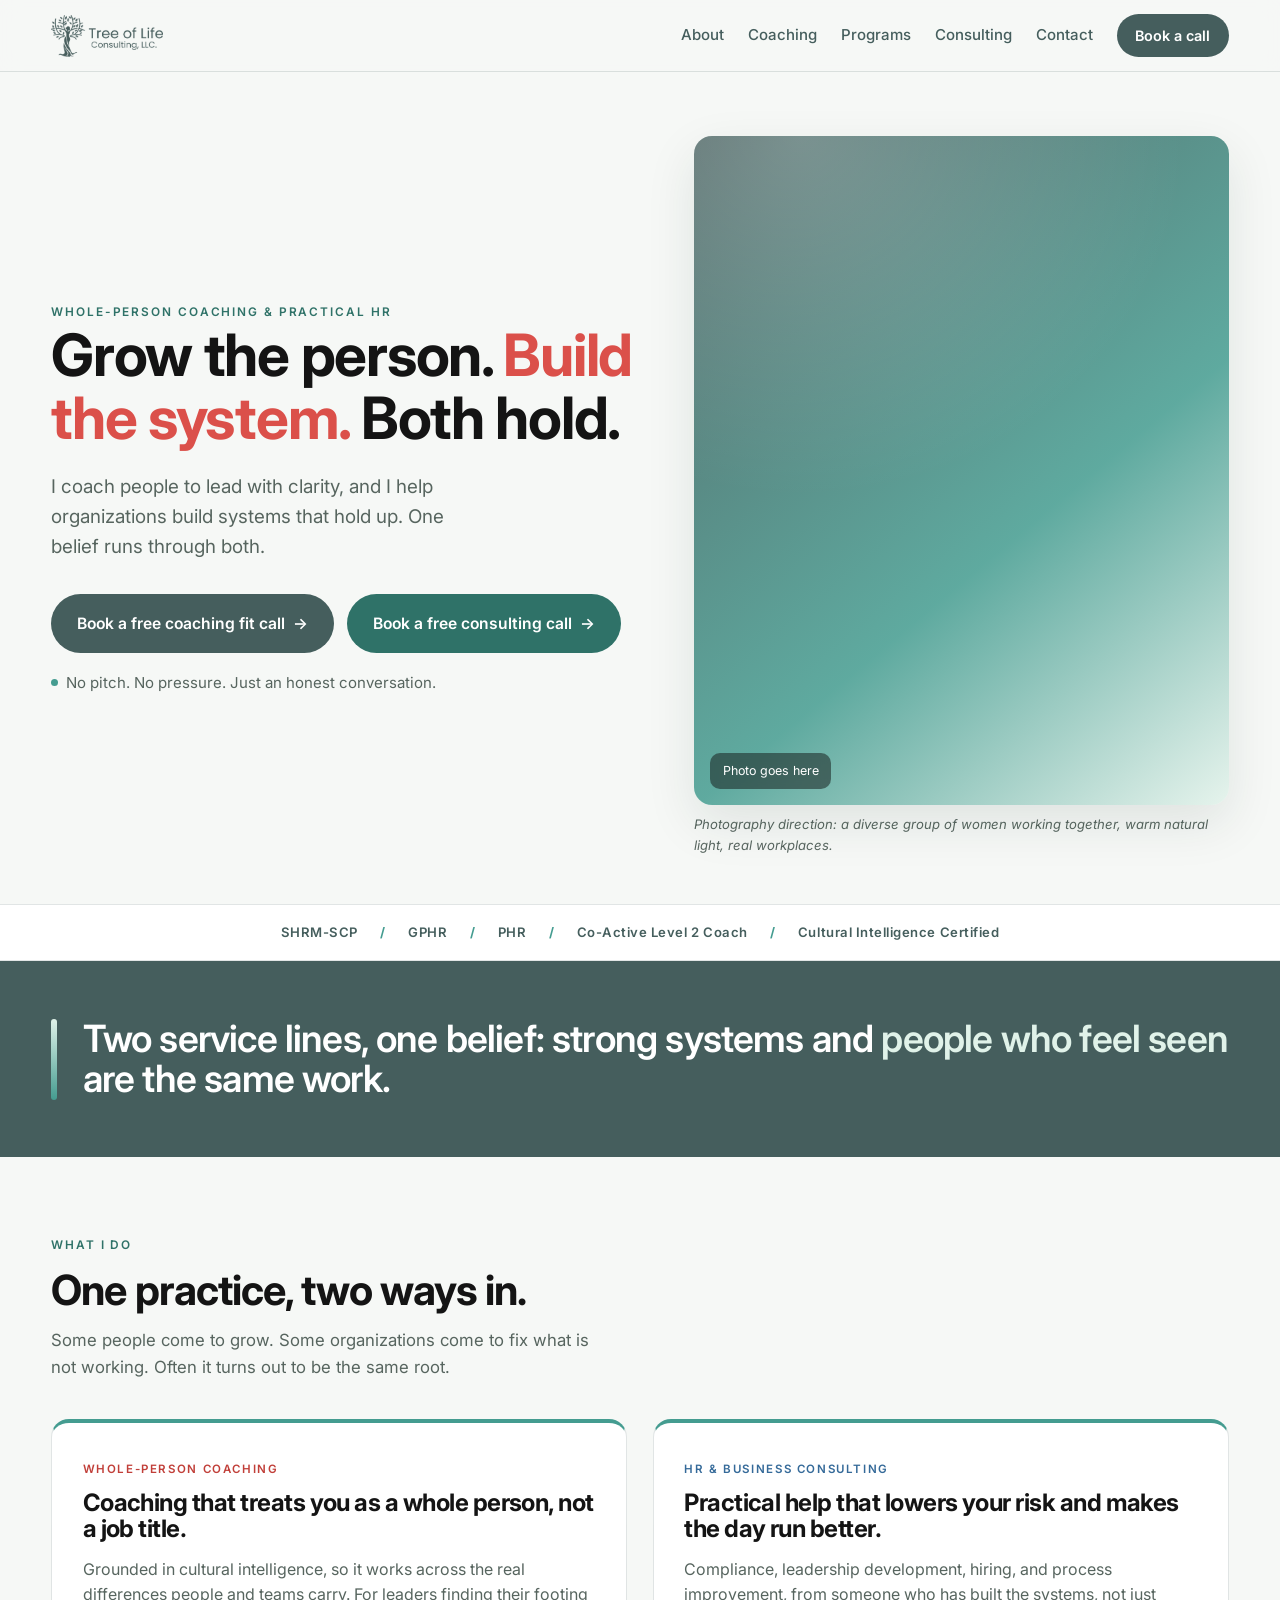
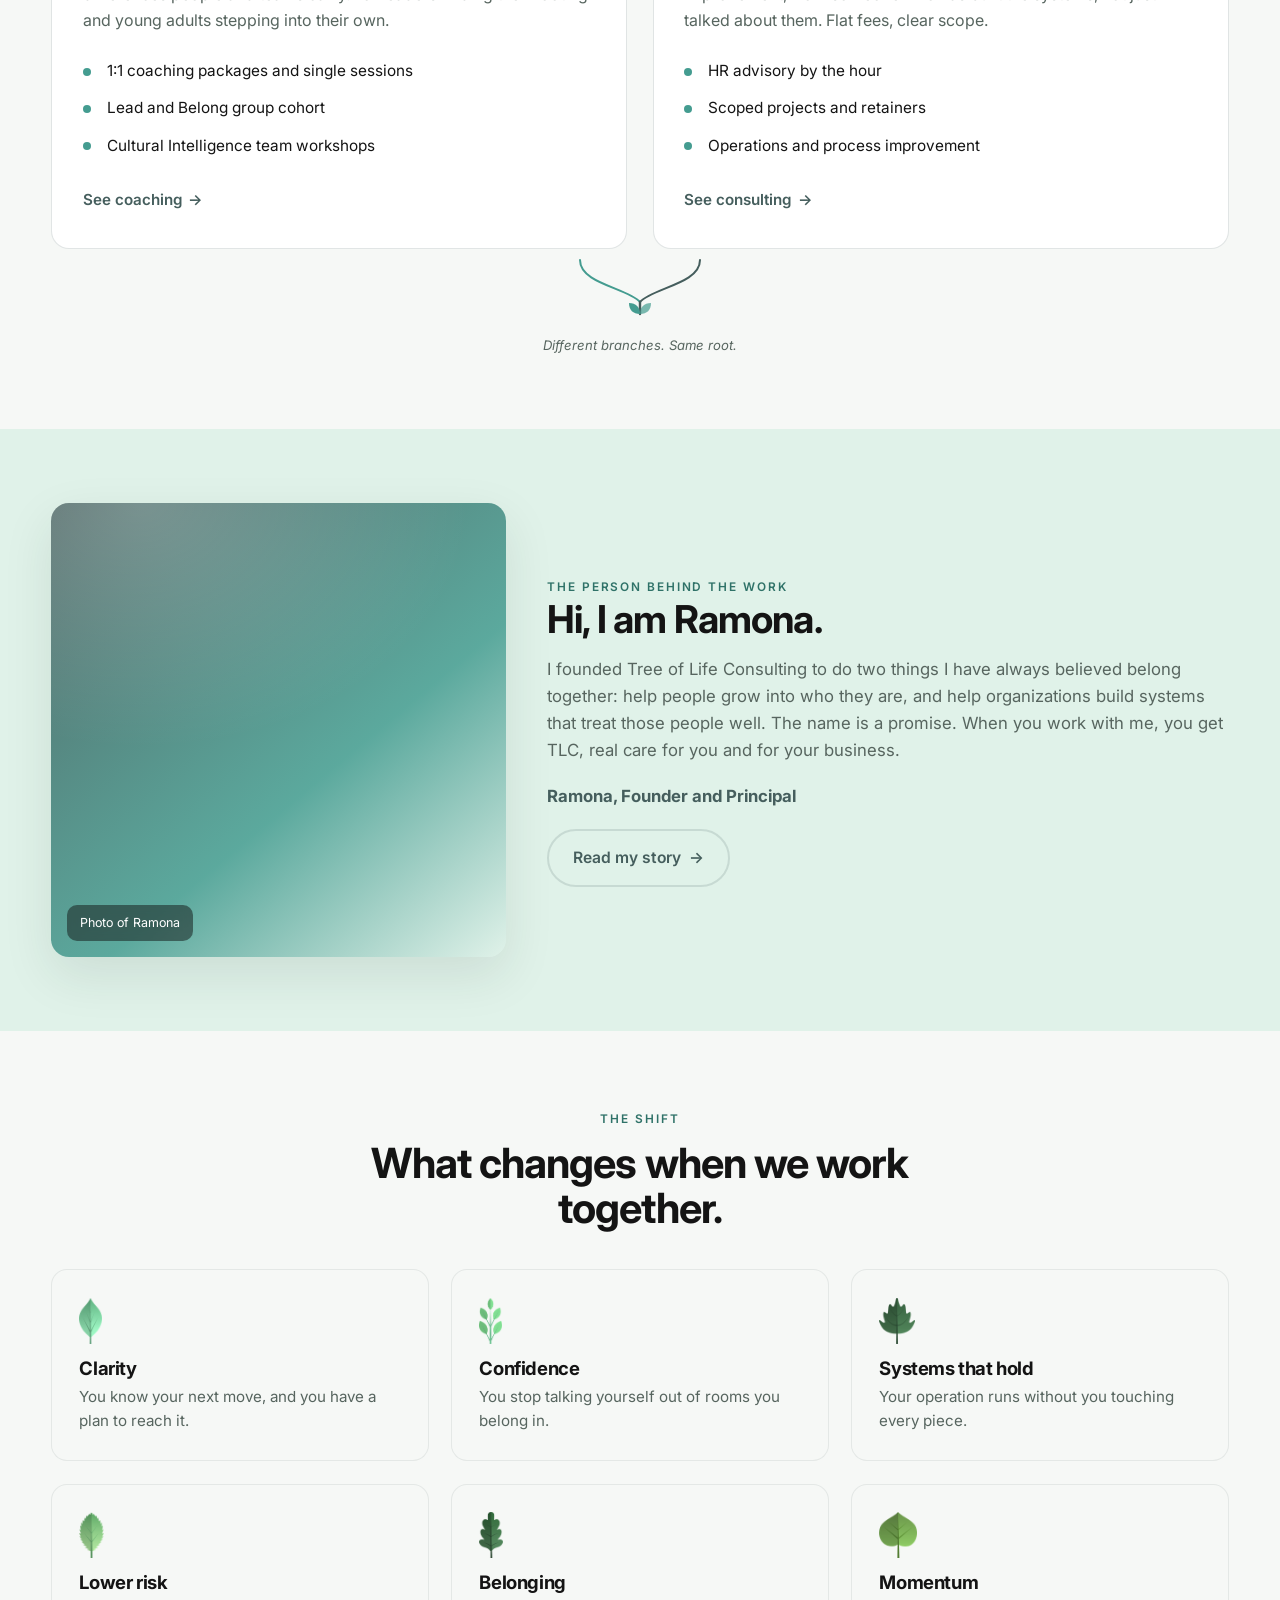
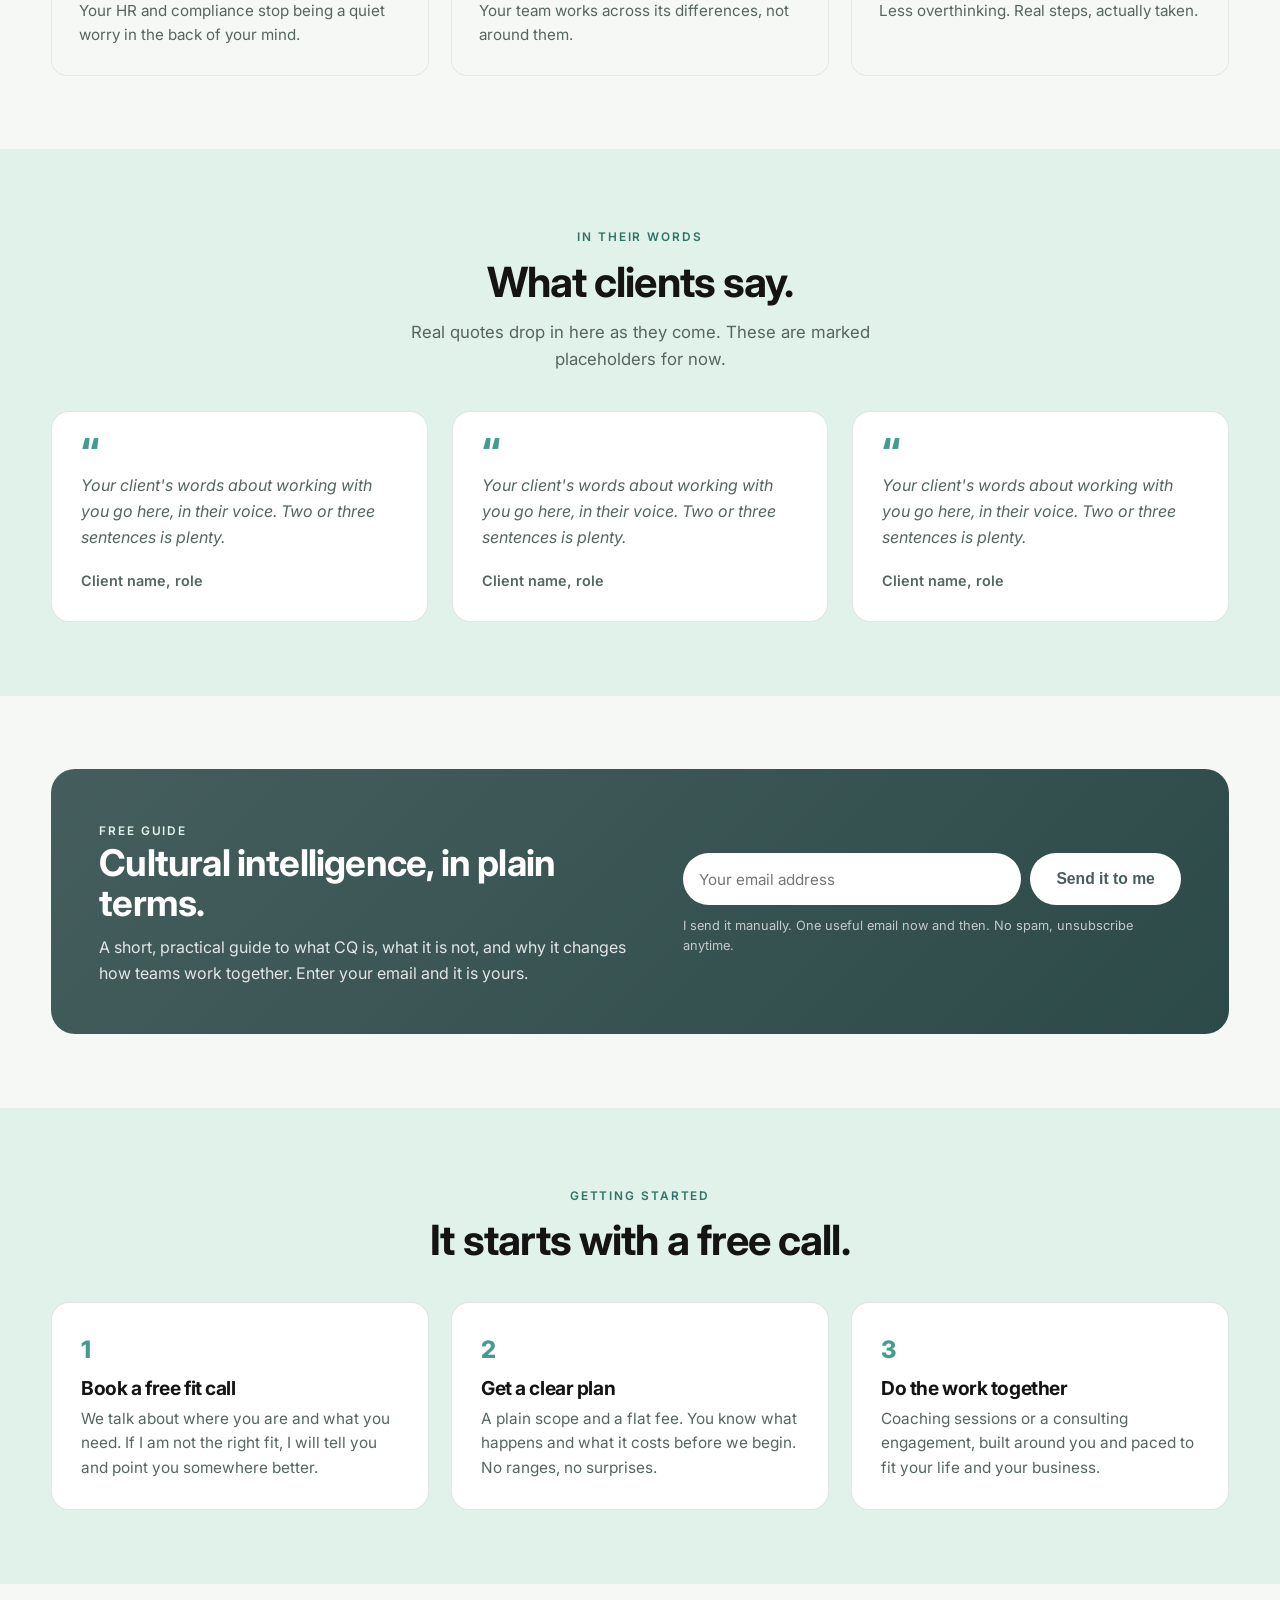
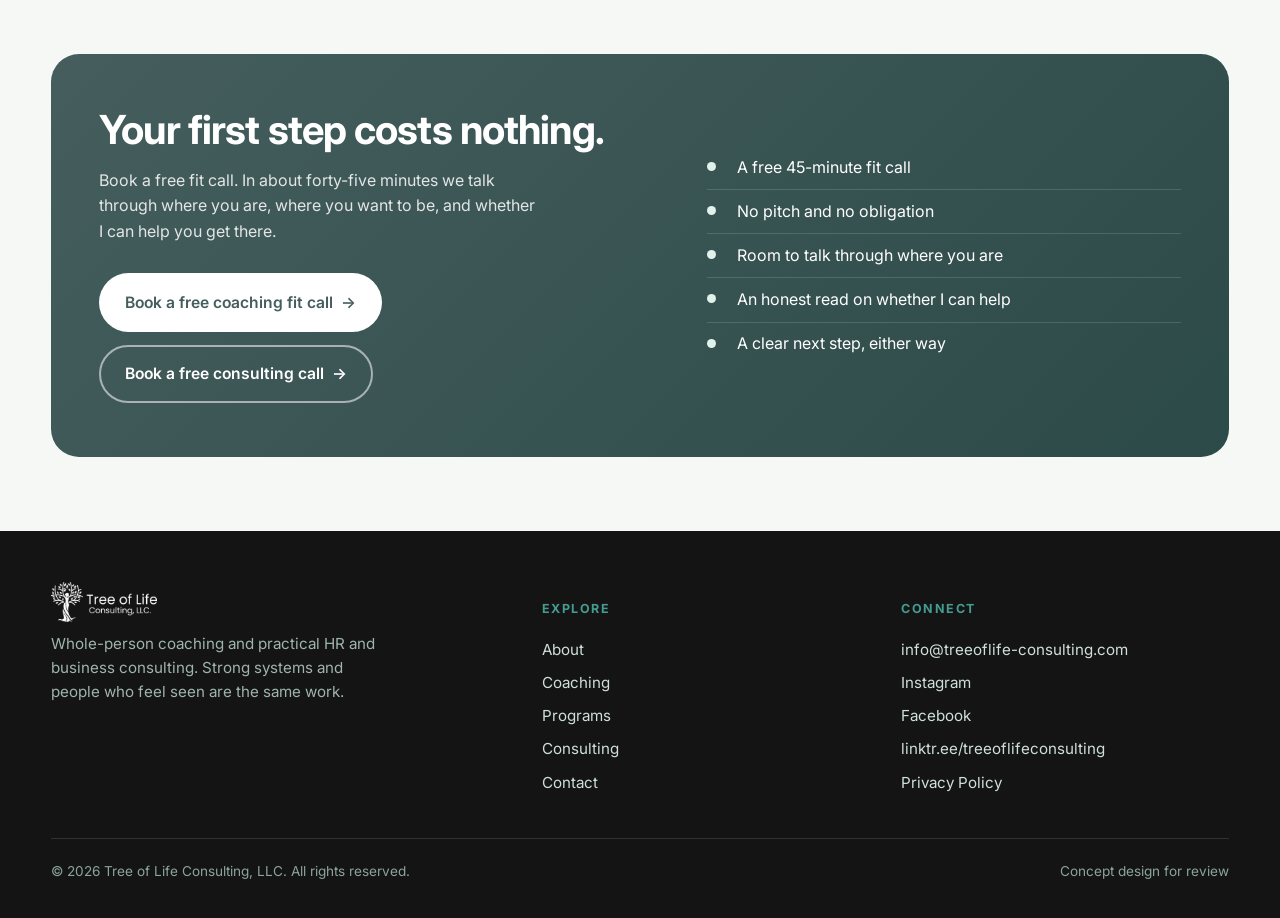
==== commit 2b938199: "Extract images to assets, add SEO head, sitemap, a11y fixes, booking nav" ====
--- a/index.html
+++ b/index.html
@@ -4,275 +4,61 @@
 <meta charset="UTF-8" />
 <meta name="viewport" content="width=device-width, initial-scale=1.0" />
 <title>Tree of Life Consulting, LLC | Coaching &amp; Consulting</title>
+<meta name="description" content="Tree of Life Consulting: whole-person coaching and practical HR consulting. Grow the person, build the system. Book a free fit call." />
+<meta property="og:type" content="website" />
+<meta property="og:title" content="Tree of Life Consulting, LLC | Coaching and Consulting" />
+<meta property="og:description" content="Tree of Life Consulting: whole-person coaching and practical HR consulting. Grow the person, build the system. Book a free fit call." />
+<meta property="og:url" content="https://treeoflife-consulting.com/" />
+<meta property="og:image" content="https://treeoflife-consulting.com/assets/logo.png" />
+<meta name="twitter:card" content="summary" />
+<link rel="icon" type="image/png" href="assets/logo-mark.png" />
+<link rel="apple-touch-icon" href="assets/logo-mark.png" />
+<meta name="theme-color" content="#455E5D" />
 <link rel="preconnect" href="https://fonts.googleapis.com" />
 <link rel="preconnect" href="https://fonts.gstatic.com" crossorigin />
 <link href="https://fonts.googleapis.com/css2?family=Inter:wght@400;500;600;700;800&display=swap" rel="stylesheet" />
-<style>
-  :root{
-    --feldgrau:#455E5D; --pine:#449C90; --honeydew:#E0F2E9;
-    --cedar:#DB504A; --cedar-deep:#C13F39; --blue:#417CB4; --blue-deep:#356A99;
-    --pine-deep:#2F7268; --green-deep:#2C4A48; --brand-green:#3F5453;
-    --ink:#141414; --paper:#F6F8F6; --muted:#57655F;
-    --line:rgba(69,94,93,0.16); --shadow:0 18px 50px rgba(24,45,42,0.10); --radius:18px;
-  }
-  *{box-sizing:border-box;} html{scroll-behavior:smooth;}
-  body{margin:0;font-family:"Inter",system-ui,-apple-system,sans-serif;color:var(--ink);
-    background:var(--paper);line-height:1.6;-webkit-font-smoothing:antialiased;}
-  h1,h2,h3{font-family:"Inter",system-ui,sans-serif;font-weight:700;line-height:1.08;margin:0;letter-spacing:-0.022em;}
-  p{margin:0;} a{color:inherit;text-decoration:none;} img{max-width:100%;display:block;}
-  .wrap{width:min(1180px,92%);margin:0 auto;}
-  .narrow{width:min(820px,92%);margin:0 auto;}
-  .eyebrow{font-size:0.74rem;font-weight:600;letter-spacing:0.16em;text-transform:uppercase;color:var(--pine);}
-
-  .btn{display:inline-flex;align-items:center;gap:0.5rem;font-weight:600;font-size:0.98rem;
-    padding:0.92rem 1.5rem;border-radius:999px;border:2px solid transparent;cursor:pointer;
-    transition:transform .18s ease,box-shadow .18s ease,background .18s ease;}
-  .btn:focus-visible{outline:3px solid var(--blue);outline-offset:3px;}
-  .btn-coach{background:var(--feldgrau);color:#fff;}
-  .btn-coach:hover{transform:translateY(-2px);box-shadow:0 12px 24px rgba(69,94,93,0.30);}
-  .btn-consult{background:var(--pine-deep);color:#fff;}
-  .btn-consult:hover{transform:translateY(-2px);box-shadow:0 12px 24px rgba(47,114,104,0.30);}
-  .btn-ghost{background:transparent;color:var(--feldgrau);border-color:var(--line);}
-  .btn-ghost:hover{border-color:var(--feldgrau);}
-  .arrow{transition:transform .18s ease;} .btn:hover .arrow{transform:translateX(3px);}
-
-  #preloader{position:fixed;inset:0;z-index:9999;display:flex;align-items:center;justify-content:center;
-    background:#F6F8F6;transition:opacity .7s ease,visibility .7s ease;}
-  #preloader.done{opacity:0;visibility:hidden;}
-  .pl-inner{position:relative;width:132px;height:132px;display:flex;align-items:center;justify-content:center;}
-  .pl-logo{width:74px;height:auto;animation:pl-breathe 1.8s ease-in-out infinite;}
-  .pl-ring{position:absolute;inset:0;border-radius:50%;border:3px solid rgba(68,156,144,0.18);
-    border-top-color:var(--pine);animation:pl-spin 1s linear infinite;}
-  @keyframes pl-spin{to{transform:rotate(360deg);}}
-  @keyframes pl-breathe{0%,100%{transform:scale(0.94);opacity:0.85;}50%{transform:scale(1);opacity:1;}}
-
-  header.nav{position:sticky;top:0;z-index:50;background:rgba(246,248,246,0.88);
-    backdrop-filter:blur(10px);border-bottom:1px solid var(--line);}
-  .nav-inner{display:flex;align-items:center;justify-content:space-between;padding:0.9rem 0;}
-  .brand-logo{height:42px;width:auto;display:block;}
-  .nav-links{display:flex;align-items:center;gap:1.5rem;}
-  .nav-links a.link{font-size:0.94rem;font-weight:500;color:var(--feldgrau);}
-  .nav-links a.link:hover,.nav-links a.link.active{color:var(--cedar);}
-  .nav-book{background:var(--feldgrau);color:#fff;padding:0.6rem 1.15rem;border-radius:999px;font-weight:600;font-size:0.9rem;}
-  .nav-book:hover{background:var(--ink);}
-  .menu-btn{display:none;background:var(--feldgrau);color:#fff;border:none;border-radius:10px;padding:0.5rem 0.85rem;font-weight:600;cursor:pointer;}
-
-  .page-hero{padding:3.6rem 0 2.6rem;background:linear-gradient(180deg,var(--honeydew),var(--paper));}
-  .page-hero h1{font-size:clamp(2.1rem,4vw,3rem);margin-top:0.6rem;}
-  .page-hero p{color:var(--muted);font-size:1.12rem;margin-top:1rem;max-width:56ch;}
-
-  .hero{padding:4rem 0 3rem;}
-  .hero-grid{display:grid;grid-template-columns:1.05fr 0.95fr;gap:3.2rem;align-items:center;}
-  .hero h1{font-size:clamp(2.4rem,4.6vw,3.65rem);color:var(--ink);}
-  .hero h1 .accent{color:var(--cedar);}
-  .hero-lede{font-size:1.18rem;color:var(--muted);margin-top:1.4rem;max-width:36ch;}
-  .hero-cta{display:flex;flex-wrap:wrap;gap:0.8rem;margin-top:2rem;}
-  .hero-note{margin-top:1.1rem;font-size:0.94rem;color:var(--muted);display:flex;align-items:center;gap:0.5rem;}
-  .dot{width:7px;height:7px;border-radius:50%;background:var(--pine);flex:none;}
-
-  .frame{position:relative;border-radius:var(--radius);overflow:hidden;box-shadow:var(--shadow);}
-  .frame .photo{aspect-ratio:4/5;background:linear-gradient(140deg,rgba(69,94,93,0.92),rgba(68,156,144,0.85) 60%,rgba(224,242,233,0.72));display:flex;align-items:flex-end;}
-  .frame.wide .photo{aspect-ratio:3/2;}
-  .frame .photo::before{content:"";position:absolute;inset:0;background:radial-gradient(120% 90% at 20% 0%,rgba(255,255,255,0.22),transparent 60%);}
-  .photo-label{position:relative;margin:1rem;padding:0.5rem 0.8rem;background:rgba(24,33,31,0.55);color:#fff;border-radius:10px;font-size:0.78rem;backdrop-filter:blur(4px);}
-  .caption{font-size:0.82rem;color:var(--muted);font-style:italic;margin-top:0.6rem;}
-
-  .cred{border-top:1px solid var(--line);border-bottom:1px solid var(--line);background:#fff;}
-  .cred .wrap{display:flex;flex-wrap:wrap;align-items:center;justify-content:center;gap:0.6rem 1.4rem;padding:1.05rem 0;}
-  .cred span{font-size:0.82rem;font-weight:600;letter-spacing:0.04em;color:var(--feldgrau);}
-  .cred .sep{color:var(--pine);font-weight:700;}
-
-  .belief{background:var(--feldgrau);color:#fff;padding:3.6rem 0;}
-  .belief .wrap{display:grid;grid-template-columns:auto 1fr;gap:1.6rem;align-items:center;}
-  .belief .rule{width:6px;align-self:stretch;border-radius:6px;background:linear-gradient(var(--honeydew),var(--pine));}
-  .belief h2{font-size:clamp(1.6rem,3vw,2.35rem);color:#fff;font-weight:600;}
-  .belief h2 em{color:var(--honeydew);font-style:normal;}
-
-  .sec{padding:4.6rem 0;}
-  .sec.tight{padding:3.4rem 0;}
-  .sec.honey{background:var(--honeydew);}
-  .sec.dark{background:var(--feldgrau);color:#fff;}
-  .sec-head{max-width:56ch;margin-bottom:2.4rem;}
-  .sec-head.center{margin-left:auto;margin-right:auto;text-align:center;}
-  .sec-head h2{font-size:clamp(1.9rem,3.4vw,2.6rem);margin-top:0.7rem;}
-  .sec-head p{color:var(--muted);margin-top:0.9rem;font-size:1.05rem;}
-  .sec.dark .sec-head p{color:rgba(255,255,255,0.82);}
-
-  .lines{display:grid;grid-template-columns:1fr 1fr;gap:1.6rem;}
-  .card{background:#fff;border:1px solid var(--line);border-radius:var(--radius);padding:2rem 1.9rem 2.2rem;}
-  .card.coach{border-top:4px solid var(--pine);} .card.consult{border-top:4px solid var(--pine);}
-  .card .tag{font-size:0.72rem;font-weight:600;letter-spacing:0.14em;text-transform:uppercase;}
-  .card.coach .tag{color:var(--cedar);} .card.consult .tag{color:var(--blue);}
-  .card h3{font-size:1.5rem;margin:0.6rem 0 0.9rem;color:var(--ink);}
-  .card p.body{color:var(--muted);font-size:1rem;}
-  .card ul{list-style:none;padding:0;margin:1.2rem 0 1.4rem;}
-  .card li{padding:0.4rem 0 0.4rem 1.5rem;position:relative;font-size:0.96rem;}
-  .card li::before{content:"";position:absolute;left:0;top:0.95rem;width:8px;height:8px;border-radius:50%;background:var(--pine);}
-  .card .more{color:var(--feldgrau);font-weight:600;font-size:0.95rem;display:inline-flex;align-items:center;gap:0.4rem;}
-  .card.coach .more:hover{color:var(--cedar-deep);} .card.consult .more:hover{color:var(--blue-deep);}
-
-  .root{display:block;margin:0.6rem auto 0;}
-  .root-label{text-align:center;font-size:0.82rem;color:var(--muted);font-style:italic;margin-top:0.4rem;}
-
-  .grid3{display:grid;grid-template-columns:repeat(3,1fr);gap:1.4rem;margin-top:2.2rem;}
-  .grid2{display:grid;grid-template-columns:1fr 1fr;gap:1.6rem;margin-top:2.2rem;}
-  .tile{background:#fff;border:1px solid var(--line);border-left:4px solid var(--pine);border-radius:14px;padding:1.7rem;}
-  .tile h3{font-size:1.2rem;margin-bottom:0.5rem;} .tile p{color:var(--muted);font-size:0.98rem;}
-
-  .shift{background:var(--paper);border-radius:16px;padding:1.7rem;border:1px solid rgba(69,94,93,0.10);}
-  .shift img{height:46px;width:auto;margin-bottom:0.9rem;}
-  .shift h3{font-size:1.16rem;margin-bottom:0.4rem;} .shift p{color:var(--muted);font-size:0.95rem;}
-
-  .step{background:#fff;border-radius:var(--radius);padding:1.8rem;border:1px solid var(--line);}
-  .step .n{font-size:1.5rem;color:var(--pine);font-weight:800;}
-  .step h3{font-size:1.2rem;margin:0.5rem 0;} .step p{color:var(--muted);font-size:0.96rem;}
-
-  /* founder strip */
-  .founder .wrap{display:grid;grid-template-columns:0.8fr 1.2fr;gap:2.6rem;align-items:center;}
-  .founder .frame .photo{aspect-ratio:1/1;}
-  .founder h2{font-size:clamp(1.8rem,3vw,2.4rem);}
-  .founder p{color:var(--muted);margin-top:1rem;font-size:1.05rem;}
-  .founder .sig{margin-top:1.2rem;font-weight:700;color:var(--feldgrau);}
-
-  /* packages */
-  .pkgs{display:grid;grid-template-columns:repeat(3,1fr);gap:1.5rem;margin-top:2.4rem;}
-  .pkg{background:#fff;border:1px solid var(--line);border-radius:var(--radius);padding:2rem 1.8rem;display:flex;flex-direction:column;}
-  .pkg.feature{border:2px solid var(--pine);box-shadow:var(--shadow);}
-  .pkg .ribbon{font-size:0.68rem;font-weight:700;letter-spacing:0.12em;text-transform:uppercase;color:var(--pine-deep);margin-bottom:0.4rem;}
-  .pkg h3{font-size:1.35rem;} .pkg .blurb{color:var(--muted);font-size:0.96rem;margin-top:0.5rem;min-height:3.2em;}
-  .price{margin:1.1rem 0 0.4rem;} .price .amt{font-size:1.7rem;font-weight:800;color:var(--feldgrau);}
-  .price .fill{display:inline-block;font-size:0.72rem;font-weight:700;color:var(--cedar-deep);background:rgba(219,80,74,0.10);border:1px dashed rgba(219,80,74,0.5);padding:0.15rem 0.5rem;border-radius:6px;vertical-align:middle;margin-left:0.4rem;}
-  .price .note{font-size:0.82rem;color:var(--muted);}
-  .pkg ul{list-style:none;padding:0;margin:1.2rem 0 1.6rem;}
-  .pkg li{padding:0.4rem 0 0.4rem 1.5rem;position:relative;font-size:0.95rem;}
-  .pkg li::before{content:"";position:absolute;left:0;top:0.85rem;width:7px;height:7px;border-radius:50%;background:var(--pine);}
-  .pkg .btn{margin-top:auto;justify-content:center;}
-
-  /* testimonials */
-  .quotes{display:grid;grid-template-columns:repeat(3,1fr);gap:1.5rem;margin-top:2.4rem;}
-  .quote{background:#fff;border:1px solid var(--line);border-radius:var(--radius);padding:1.8rem;}
-  .quote .mark{font-size:2.4rem;line-height:0.6;color:var(--pine);font-weight:800;}
-  .quote p{font-size:1rem;color:var(--ink);margin:0.6rem 0 1.2rem;}
-  .quote .who{font-size:0.9rem;color:var(--muted);font-weight:600;}
-  .quote.ph p{color:var(--muted);font-style:italic;}
-
-  /* case study */
-  .case{background:#fff;border:1px solid var(--line);border-radius:var(--radius);overflow:hidden;}
-  .case .body{padding:2.2rem;}
-  .case .flag{font-size:0.7rem;font-weight:700;letter-spacing:0.1em;text-transform:uppercase;color:var(--cedar-deep);background:rgba(219,80,74,0.08);border:1px dashed rgba(219,80,74,0.45);display:inline-block;padding:0.2rem 0.6rem;border-radius:6px;margin-bottom:1rem;}
-  .case h3{font-size:1.5rem;} .case .cols{display:grid;grid-template-columns:repeat(3,1fr);gap:1.4rem;margin-top:1.6rem;}
-  .case .col h4{font-size:0.78rem;letter-spacing:0.1em;text-transform:uppercase;color:var(--pine);margin-bottom:0.5rem;}
-  .case .col p{color:var(--muted);font-size:0.96rem;}
-
-  /* lead magnet */
-  .magnet{background:linear-gradient(135deg,var(--feldgrau),var(--green-deep));color:#fff;border-radius:24px;padding:3rem;}
-  .magnet .wrap2{display:grid;grid-template-columns:1.1fr 1fr;gap:2.2rem;align-items:center;}
-  .magnet h2{color:#fff;font-size:clamp(1.7rem,3vw,2.3rem);} .magnet p{color:rgba(255,255,255,0.85);margin-top:0.8rem;}
-  .magnet .form{display:flex;gap:0.6rem;flex-wrap:wrap;margin-top:0.4rem;}
-  .magnet input{flex:1;min-width:180px;padding:0.85rem 1rem;border:none;border-radius:999px;font-family:inherit;font-size:0.95rem;}
-  .magnet .btn{background:#fff;color:var(--feldgrau);} .magnet .btn:hover{background:var(--honeydew);}
-  .magnet .fineprint{font-size:0.8rem;color:rgba(255,255,255,0.7);margin-top:0.7rem;}
-
-  /* FAQ */
-  .faq{margin-top:2rem;}
-  .faq details{background:#fff;border:1px solid var(--line);border-radius:14px;padding:0.4rem 1.3rem;margin-bottom:0.8rem;}
-  .faq summary{cursor:pointer;font-weight:600;font-size:1.05rem;padding:0.9rem 0;list-style:none;display:flex;justify-content:space-between;align-items:center;color:var(--feldgrau);}
-  .faq summary::-webkit-details-marker{display:none;}
-  .faq summary::after{content:"+";color:var(--pine);font-weight:800;font-size:1.3rem;transition:transform .2s ease;}
-  .faq details[open] summary::after{transform:rotate(45deg);}
-  .faq details p{color:var(--muted);padding:0 0 1rem;font-size:0.98rem;}
-
-  /* contact */
-  .contact-grid{display:grid;grid-template-columns:1.1fr 0.9fr;gap:2.6rem;}
-  .field{margin-bottom:1rem;} .field label{display:block;font-size:0.85rem;font-weight:600;color:var(--feldgrau);margin-bottom:0.35rem;}
-  .field input,.field textarea{width:100%;padding:0.85rem 1rem;border:1px solid var(--line);border-radius:12px;font-family:inherit;font-size:0.98rem;background:#fff;}
-  .field textarea{min-height:140px;resize:vertical;}
-  .field input:focus-visible,.field textarea:focus-visible{outline:2px solid var(--pine);}
-  .cdetail{background:#fff;border:1px solid var(--line);border-radius:var(--radius);padding:1.8rem;}
-  .cdetail h3{font-size:1.1rem;margin-bottom:0.3rem;} .cdetail p{color:var(--muted);font-size:0.96rem;margin-bottom:1rem;}
-  .cdetail a.email{color:var(--blue-deep);font-weight:600;}
-
-  /* prose (privacy) */
-  .prose h2{font-size:1.3rem;margin:2rem 0 0.6rem;} .prose p{color:var(--muted);margin-bottom:0.8rem;}
-  .prose ul{color:var(--muted);margin:0 0 0.8rem 1.1rem;} .prose li{margin-bottom:0.35rem;}
-  .prose .flag{font-size:0.82rem;color:var(--cedar-deep);background:rgba(219,80,74,0.08);border:1px dashed rgba(219,80,74,0.45);padding:0.8rem 1rem;border-radius:10px;display:block;margin-bottom:1.4rem;}
-
-  .final{padding:4.4rem 0 4.6rem;}
-  .final-card{background:linear-gradient(135deg,var(--feldgrau),var(--green-deep));color:#fff;border-radius:28px;padding:3.4rem 3rem;}
-  .final-grid{display:grid;grid-template-columns:1.2fr 1fr;gap:2.4rem;align-items:center;}
-  .final-card h2{font-size:clamp(1.8rem,3.2vw,2.5rem);color:#fff;} .final-card p{color:rgba(255,255,255,0.85);margin-top:1rem;max-width:44ch;}
-  .final-cta{display:flex;flex-wrap:wrap;gap:0.8rem;margin-top:1.8rem;}
-  .final .btn-coach{background:#fff;color:var(--feldgrau);} .final .btn-coach:hover{background:var(--honeydew);}
-  .final .btn-consult{background:transparent;color:#fff;border-color:rgba(255,255,255,0.55);} .final .btn-consult:hover{background:rgba(255,255,255,0.10);}
-  .cta-list{list-style:none;padding:0;margin:0;}
-  .cta-list li{padding:0.55rem 0 0.55rem 1.9rem;position:relative;color:#fff;font-size:1rem;border-bottom:1px solid rgba(255,255,255,0.14);}
-  .cta-list li:last-child{border-bottom:none;}
-  .cta-list li::before{content:"";position:absolute;left:0;top:1rem;width:9px;height:9px;border-radius:50%;background:var(--honeydew);}
-
-  footer{background:var(--ink);color:#cfe0da;padding:3.2rem 0 2.2rem;}
-  .foot-grid{display:grid;grid-template-columns:1.4fr 1fr 1fr;gap:2rem;}
-  .foot-logo{height:40px;width:auto;margin-bottom:0.6rem;}
-  footer p.blurb{color:#9fb4ad;font-size:0.95rem;margin-top:0.4rem;max-width:34ch;}
-  .foot-col h4{font-size:0.78rem;letter-spacing:0.12em;text-transform:uppercase;color:var(--pine);margin-bottom:0.9rem;}
-  .foot-col a{display:block;color:#cfe0da;font-size:0.95rem;padding:0.28rem 0;} .foot-col a:hover{color:#fff;}
-  .foot-bottom{border-top:1px solid rgba(255,255,255,0.12);margin-top:2.4rem;padding-top:1.4rem;font-size:0.85rem;color:#8ba49c;display:flex;justify-content:space-between;flex-wrap:wrap;gap:0.6rem;}
-
-  .reveal{opacity:0;transform:translateY(26px);transition:opacity .7s ease,transform .7s ease;}
-  .reveal.in{opacity:1;transform:none;}
-  @media (prefers-reduced-motion: reduce){.reveal{opacity:1;transform:none;transition:none;} .pl-ring,.pl-logo{animation:none;} html{scroll-behavior:auto;}}
-
-  @media (max-width:900px){
-    .hero-grid,.lines,.grid3,.grid2,.pkgs,.quotes,.case .cols,.founder .wrap,.magnet .wrap2,.final-grid,.foot-grid,.belief .wrap,.contact-grid{grid-template-columns:1fr;}
-    .belief .rule{height:6px;width:64px;}
-    .nav-links{display:none;position:absolute;top:100%;left:0;right:0;flex-direction:column;align-items:flex-start;gap:0;background:var(--paper);border-bottom:1px solid var(--line);padding:0.5rem 6% 1rem;}
-    header.nav.open .nav-links{display:flex;}
-    .nav-links a.link{padding:0.7rem 0;width:100%;border-bottom:1px solid var(--line);}
-    .nav-links .nav-book{margin-top:0.7rem;}
-    .menu-btn{display:inline-flex;} .brand-logo{height:34px;}
-  }
-</style>
+<link rel="stylesheet" href="styles.css" />
 </head>
 <body>
-<div id="preloader" aria-hidden="true"><div class="pl-inner"><div class="pl-ring"></div><img class="pl-logo" src="[data-uri]" alt=""></div></div>
+<a class="skip" href="#main">Skip to content</a>
+<div id="preloader" aria-hidden="true"><div class="pl-inner"><div class="pl-ring"></div><img class="pl-logo" src="assets/logo-mark.png" alt=""></div></div>
 <header class="nav">
 <div class="wrap nav-inner">
-<a class="brand" href="index.html" aria-label="Tree of Life Consulting home"><img class="brand-logo" src="[data-uri]" alt="Tree of Life Consulting, LLC."></a>
+<a class="brand" href="index.html" aria-label="Tree of Life Consulting home"><img class="brand-logo" src="assets/logo.png" alt="Tree of Life Consulting, LLC."></a>
 <nav class="nav-links" aria-label="Primary">
 <a class="link" href="about.html">About</a>
 <a class="link" href="coaching.html">Coaching</a>
 <a class="link" href="programs.html">Programs</a>
 <a class="link" href="consulting.html">Consulting</a>
 <a class="link" href="contact.html">Contact</a>
-<a class="nav-book" href="contact.html#book">Book a call</a>
+<a class="nav-book" href="booking.html">Book a call</a>
 </nav>
 <button class="menu-btn" aria-label="Open menu" aria-expanded="false">Menu</button>
 </div>
 </header>
 <section class="hero" id="top"><div class="wrap hero-grid"><div class="reveal"><span class="eyebrow">Whole-person coaching &amp; practical HR</span><h1>Grow the person. <span class="accent">Build the system.</span> Both hold.</h1><p class="hero-lede">I coach people to lead with clarity, and I help organizations build systems that hold up. One belief runs through both.</p><div class="hero-cta"><a class="btn btn-coach" href="coaching.html">Book a free coaching fit call <span class="arrow">&rarr;</span></a><a class="btn btn-consult" href="consulting.html">Book a free consulting call <span class="arrow">&rarr;</span></a></div><p class="hero-note"><span class="dot"></span> No pitch. No pressure. Just an honest conversation.</p></div><div class="reveal"><div class="frame "><div class="photo"><span class="photo-label">Photo goes here</span></div></div><p class="caption">Photography direction: a diverse group of women working together, warm natural light, real workplaces.</p></div></div></section>
-<section class="cred"><div class="wrap"><span>SHRM-SCP</span><span class="sep">/</span><span>GPHR</span><span class="sep">/</span><span>PHR</span><span class="sep">/</span><span>Co-Active Level 2 Coach</span><span class="sep">/</span><span>Cultural Intelligence Certified</span></div></section>
+<section id="main" class="cred"><div class="wrap"><span>SHRM-SCP</span><span class="sep">/</span><span>GPHR</span><span class="sep">/</span><span>PHR</span><span class="sep">/</span><span>Co-Active Level 2 Coach</span><span class="sep">/</span><span>Cultural Intelligence Certified</span></div></section>
 <section class="belief"><div class="wrap reveal"><div class="rule"></div><h2>Two service lines, one belief: strong systems and <em>people who feel seen</em> are the same work.</h2></div></section>
 <section class="sec" id="services"><div class="wrap"><div class="sec-head reveal"><span class="eyebrow">What I do</span><h2>One practice, two ways in.</h2><p>Some people come to grow. Some organizations come to fix what is not working. Often it turns out to be the same root.</p></div><div class="lines"><div class="card coach reveal"><span class="tag">Whole-Person Coaching</span><h3>Coaching that treats you as a whole person, not a job title.</h3><p class="body">Grounded in cultural intelligence, so it works across the real differences people and teams carry. For leaders finding their footing and young adults stepping into their own.</p><ul><li>1:1 coaching packages and single sessions</li><li>Lead and Belong group cohort</li><li>Cultural Intelligence team workshops</li></ul><a class="more" href="coaching.html">See coaching <span class="arrow">&rarr;</span></a></div><div class="card consult reveal"><span class="tag">HR &amp; Business Consulting</span><h3>Practical help that lowers your risk and makes the day run better.</h3><p class="body">Compliance, leadership development, hiring, and process improvement, from someone who has built the systems, not just talked about them. Flat fees, clear scope.</p><ul><li>HR advisory by the hour</li><li>Scoped projects and retainers</li><li>Operations and process improvement</li></ul><a class="more" href="consulting.html">See consulting <span class="arrow">&rarr;</span></a></div></div><svg class="root" width="260" height="70" viewBox="0 0 260 70" fill="none" aria-hidden="true"><path d="M70 2C70 26 118 30 130 44" stroke="#449C90" stroke-width="2" fill="none" stroke-linecap="round"/><path d="M190 2C190 26 142 30 130 44" stroke="#455E5D" stroke-width="2" fill="none" stroke-linecap="round"/><path d="M130 44V56" stroke="#455E5D" stroke-width="2.4" stroke-linecap="round"/><path d="M130 56c-7 0-11-4-11-11 7 0 11 4 11 11Z" fill="#449C90"/><path d="M130 56c7 0 11-4 11-11-7 0-11 4-11 11Z" fill="#449C90" opacity="0.7"/></svg><p class="root-label">Different branches. Same root.</p></div></section>
 <section class="sec honey founder"><div class="wrap"><div class="reveal"><div class="frame "><div class="photo"><span class="photo-label">Photo of Ramona</span></div></div></div><div class="reveal"><span class="eyebrow">The person behind the work</span><h2>Hi, I am Ramona.</h2><p>I founded Tree of Life Consulting to do two things I have always believed belong together: help people grow into who they are, and help organizations build systems that treat those people well. The name is a promise. When you work with me, you get TLC, real care for you and for your business.</p><p class="sig">Ramona, Founder and Principal</p><a class="btn btn-ghost" href="about.html" style="margin-top:1.2rem;">Read my story <span class="arrow">&rarr;</span></a></div></div></section>
-<section class="sec" id="shifts"><div class="wrap"><div class="sec-head center reveal"><span class="eyebrow">The shift</span><h2>What changes when we work together.</h2></div><div class="grid3"><div class="shift reveal"><img src="[data-uri]" alt=""><h3>Clarity</h3><p>You know your next move, and you have a plan to reach it.</p></div><div class="shift reveal"><img src="[data-uri]" alt=""><h3>Confidence</h3><p>You stop talking yourself out of rooms you belong in.</p></div><div class="shift reveal"><img src="[data-uri]" alt=""><h3>Systems that hold</h3><p>Your operation runs without you touching every piece.</p></div><div class="shift reveal"><img src="[data-uri]" alt=""><h3>Lower risk</h3><p>Your HR and compliance stop being a quiet worry in the back of your mind.</p></div><div class="shift reveal"><img src="[data-uri]" alt=""><h3>Belonging</h3><p>Your team works across its differences, not around them.</p></div><div class="shift reveal"><img src="[data-uri]" alt=""><h3>Momentum</h3><p>Less overthinking. Real steps, actually taken.</p></div></div></div></section>
+<section class="sec" id="shifts"><div class="wrap"><div class="sec-head center reveal"><span class="eyebrow">The shift</span><h2>What changes when we work together.</h2></div><div class="grid3"><div class="shift reveal"><img src="assets/icon-1.png" alt=""><h3>Clarity</h3><p>You know your next move, and you have a plan to reach it.</p></div><div class="shift reveal"><img src="assets/icon-2.png" alt=""><h3>Confidence</h3><p>You stop talking yourself out of rooms you belong in.</p></div><div class="shift reveal"><img src="assets/icon-3.png" alt=""><h3>Systems that hold</h3><p>Your operation runs without you touching every piece.</p></div><div class="shift reveal"><img src="assets/icon-4.png" alt=""><h3>Lower risk</h3><p>Your HR and compliance stop being a quiet worry in the back of your mind.</p></div><div class="shift reveal"><img src="assets/icon-5.png" alt=""><h3>Belonging</h3><p>Your team works across its differences, not around them.</p></div><div class="shift reveal"><img src="assets/icon-6.png" alt=""><h3>Momentum</h3><p>Less overthinking. Real steps, actually taken.</p></div></div></div></section>
 <section class="sec honey"><div class="wrap"><div class="sec-head center reveal"><span class="eyebrow">In their words</span><h2>What clients say.</h2><p>Real quotes drop in here as they come. These are marked placeholders for now.</p></div><div class="quotes"><div class="quote ph reveal"><div class="mark">&ldquo;</div><p>Your client's words about working with you go here, in their voice. Two or three sentences is plenty.</p><div class="who">Client name, role</div></div><div class="quote ph reveal"><div class="mark">&ldquo;</div><p>Your client's words about working with you go here, in their voice. Two or three sentences is plenty.</p><div class="who">Client name, role</div></div><div class="quote ph reveal"><div class="mark">&ldquo;</div><p>Your client's words about working with you go here, in their voice. Two or three sentences is plenty.</p><div class="who">Client name, role</div></div></div></div></section>
-<section class="sec"><div class="wrap reveal"><div class="magnet"><div class="wrap2"><div><span class="eyebrow" style="color:var(--honeydew);">Free guide</span><h2>Cultural intelligence, in plain terms.</h2><p>A short, practical guide to what CQ is, what it is not, and why it changes how teams work together. Enter your email and it is yours.</p></div><div><p id="guide-success" hidden style="background:rgba(255,255,255,0.14);border:1px solid rgba(255,255,255,0.35);border-radius:12px;padding:0.9rem 1.1rem;margin-bottom:0.8rem;font-size:0.95rem;">Request received. I send the guide manually within two business days.</p><form class="form" name="guide" method="POST" data-netlify="true" netlify-honeypot="bot-field" action="/index.html?guide=ok"><input type="hidden" name="form-name" value="guide"><p hidden style="display:none;"><label>Don’t fill this out: <input name="bot-field"></label></p><input type="email" name="email" placeholder="Your email address" aria-label="Your email address" required autocomplete="email"><button class="btn" type="submit">Send it to me</button></form><p class="fineprint">I send it manually. One useful email now and then. No spam, unsubscribe anytime.</p></div></div></div></div></section>
+<section class="sec"><div class="wrap reveal"><div class="magnet"><div class="wrap2"><div><span class="eyebrow" style="color:var(--honeydew);">Free guide</span><h2>Cultural intelligence, in plain terms.</h2><p>A short, practical guide to what CQ is, what it is not, and why it changes how teams work together. Enter your email and it is yours.</p></div><div><p id="guide-success" role="status" hidden style="background:rgba(255,255,255,0.14);border:1px solid rgba(255,255,255,0.35);border-radius:12px;padding:0.9rem 1.1rem;margin-bottom:0.8rem;font-size:0.95rem;">Request received. I send the guide manually within two business days.</p><form class="form" name="guide" method="POST" data-netlify="true" netlify-honeypot="bot-field" action="/index.html?guide=ok"><input type="hidden" name="form-name" value="guide"><p hidden style="display:none;"><label>Don’t fill this out: <input name="bot-field"></label></p><input type="email" name="email" placeholder="Your email address" aria-label="Your email address" required autocomplete="email"><button class="btn" type="submit">Send it to me</button></form><p class="fineprint">I send it manually. One useful email now and then. No spam, unsubscribe anytime.</p></div></div></div></div></section>
 <section class="sec honey" id="how"><div class="wrap"><div class="sec-head center reveal"><span class="eyebrow">Getting started</span><h2>It starts with a free call.</h2></div><div class="grid3"><div class="step reveal"><div class="n">1</div><h3>Book a free fit call</h3><p>We talk about where you are and what you need. If I am not the right fit, I will tell you and point you somewhere better.</p></div><div class="step reveal"><div class="n">2</div><h3>Get a clear plan</h3><p>A plain scope and a flat fee. You know what happens and what it costs before we begin. No ranges, no surprises.</p></div><div class="step reveal"><div class="n">3</div><h3>Do the work together</h3><p>Coaching sessions or a consulting engagement, built around you and paced to fit your life and your business.</p></div></div></div></section>
 <section class="final" id="book"><div class="wrap reveal"><div class="final-card"><div class="final-grid"><div><h2>Your first step costs nothing.</h2><p>Book a free fit call. In about forty-five minutes we talk through where you are, where you want to be, and whether I can help you get there.</p><div class="final-cta"><a class="btn btn-coach" href="#">Book a free coaching fit call <span class="arrow">&rarr;</span></a><a class="btn btn-consult" href="#">Book a free consulting call <span class="arrow">&rarr;</span></a></div></div><ul class="cta-list"><li>A free 45-minute fit call</li><li>No pitch and no obligation</li><li>Room to talk through where you are</li><li>An honest read on whether I can help</li><li>A clear next step, either way</li></ul></div></div></div></section>
 <footer>
 <div class="wrap">
 <div class="foot-grid">
-<div><img class="foot-logo" src="[data-uri]" alt="Tree of Life Consulting, LLC."><p class="blurb">Whole-person coaching and practical HR and business consulting. Strong systems and people who feel seen are the same work.</p></div>
+<div><img class="foot-logo" src="assets/logo-footer.png" alt="Tree of Life Consulting, LLC."><p class="blurb">Whole-person coaching and practical HR and business consulting. Strong systems and people who feel seen are the same work.</p></div>
 <div class="foot-col"><h4>Explore</h4><a href="about.html">About</a><a href="coaching.html">Coaching</a><a href="programs.html">Programs</a><a href="consulting.html">Consulting</a><a href="contact.html">Contact</a></div>
 <div class="foot-col"><h4>Connect</h4><a href="mailto:info@treeoflife-consulting.com">info@treeoflife-consulting.com</a><a href="https://www.instagram.com/treeoflifeconsulting/">Instagram</a><a href="https://www.facebook.com/TreeofLifeConsulting">Facebook</a><a href="https://linktr.ee/treeoflifeconsulting">linktr.ee/treeoflifeconsulting</a><a href="privacy.html">Privacy Policy</a></div>
 </div>
 <div class="foot-bottom"><span>&copy; 2026 Tree of Life Consulting, LLC. All rights reserved.</span><span>Concept design for review</span></div>
 </div>
 </footer>
+<script src="main.js" defer></script>
 <script>
-(function(){var pl=document.getElementById("preloader");function hide(){if(pl)pl.classList.add("done");}if(document.readyState==="complete")setTimeout(hide,500);else window.addEventListener("load",function(){setTimeout(hide,400);});setTimeout(hide,3500);})();
-var io=new IntersectionObserver(function(es){es.forEach(function(e){if(e.isIntersecting){e.target.classList.add("in");io.unobserve(e.target);}});},{threshold:0.12});
-document.querySelectorAll(".reveal").forEach(function(el){var sibs=Array.prototype.filter.call(el.parentElement.children,function(c){return c.classList.contains("reveal");});var i=sibs.indexOf(el);el.style.transitionDelay=Math.min(i,5)*90+"ms";io.observe(el);});
-var mb=document.querySelector(".menu-btn"),hd=document.querySelector("header.nav");if(mb){mb.addEventListener("click",function(){var o=hd.classList.toggle("open");mb.setAttribute("aria-expanded",o);mb.textContent=o?"Close":"Menu";});}
+
 (function(){try{var q=new URLSearchParams(window.location.search);if(q.get("guide")==="ok"){var s=document.getElementById("guide-success");if(s){s.hidden=false;s.scrollIntoView({behavior:"smooth",block:"center"});}}}catch(e){}})();
 </script>
 </body>
--- a/styles.css
+++ b/styles.css
@@ -0,0 +1,229 @@
+:root{
+    --feldgrau:#455E5D; --pine:#449C90; --honeydew:#E0F2E9;
+    --cedar:#DB504A; --cedar-deep:#C13F39; --blue:#417CB4; --blue-deep:#356A99;
+    --pine-deep:#2F7268; --green-deep:#2C4A48; --brand-green:#3F5453;
+    --ink:#141414; --paper:#F6F8F6; --muted:#57655F;
+    --line:rgba(69,94,93,0.16); --shadow:0 18px 50px rgba(24,45,42,0.10); --radius:18px;
+  }
+  *{box-sizing:border-box;} html{scroll-behavior:smooth;}
+  body{margin:0;font-family:"Inter",system-ui,-apple-system,sans-serif;color:var(--ink);
+    background:var(--paper);line-height:1.6;-webkit-font-smoothing:antialiased;}
+  h1,h2,h3{font-family:"Inter",system-ui,sans-serif;font-weight:700;line-height:1.08;margin:0;letter-spacing:-0.022em;}
+  p{margin:0;} a{color:inherit;text-decoration:none;} img{max-width:100%;display:block;}
+  .wrap{width:min(1180px,92%);margin:0 auto;}
+  .narrow{width:min(820px,92%);margin:0 auto;}
+  .eyebrow{font-size:0.74rem;font-weight:600;letter-spacing:0.16em;text-transform:uppercase;color:var(--pine-deep);}
+
+  .btn{display:inline-flex;align-items:center;gap:0.5rem;font-weight:600;font-size:0.98rem;
+    padding:0.92rem 1.5rem;border-radius:999px;border:2px solid transparent;cursor:pointer;
+    transition:transform .18s ease,box-shadow .18s ease,background .18s ease;}
+  .btn:focus-visible{outline:3px solid var(--blue);outline-offset:3px;}
+  .btn-coach{background:var(--feldgrau);color:#fff;}
+  .btn-coach:hover{transform:translateY(-2px);box-shadow:0 12px 24px rgba(69,94,93,0.30);}
+  .btn-consult{background:var(--pine-deep);color:#fff;}
+  .btn-consult:hover{transform:translateY(-2px);box-shadow:0 12px 24px rgba(47,114,104,0.30);}
+  .btn-ghost{background:transparent;color:var(--feldgrau);border-color:var(--line);}
+  .btn-ghost:hover{border-color:var(--feldgrau);}
+  .arrow{transition:transform .18s ease;} .btn:hover .arrow{transform:translateX(3px);}
+
+  #preloader{position:fixed;inset:0;z-index:9999;display:flex;align-items:center;justify-content:center;
+    background:#F6F8F6;transition:opacity .7s ease,visibility .7s ease;}
+  #preloader.done{opacity:0;visibility:hidden;}
+  .pl-inner{position:relative;width:132px;height:132px;display:flex;align-items:center;justify-content:center;}
+  .pl-logo{width:74px;height:auto;animation:pl-breathe 1.8s ease-in-out infinite;}
+  .pl-ring{position:absolute;inset:0;border-radius:50%;border:3px solid rgba(68,156,144,0.18);
+    border-top-color:var(--pine);animation:pl-spin 1s linear infinite;}
+  @keyframes pl-spin{to{transform:rotate(360deg);}}
+  @keyframes pl-breathe{0%,100%{transform:scale(0.94);opacity:0.85;}50%{transform:scale(1);opacity:1;}}
+
+  header.nav{position:sticky;top:0;z-index:50;background:rgba(246,248,246,0.88);
+    backdrop-filter:blur(10px);border-bottom:1px solid var(--line);}
+  .nav-inner{display:flex;align-items:center;justify-content:space-between;padding:0.9rem 0;}
+  .brand-logo{height:42px;width:auto;display:block;}
+  .nav-links{display:flex;align-items:center;gap:1.5rem;}
+  .nav-links a.link{font-size:0.94rem;font-weight:500;color:var(--feldgrau);}
+  .nav-links a.link:hover,.nav-links a.link.active{color:var(--cedar-deep);}
+  .nav-book{background:var(--feldgrau);color:#fff;padding:0.6rem 1.15rem;border-radius:999px;font-weight:600;font-size:0.9rem;}
+  .nav-book:hover{background:var(--ink);}
+  .menu-btn{display:none;background:var(--feldgrau);color:#fff;border:none;border-radius:10px;padding:0.5rem 0.85rem;font-weight:600;cursor:pointer;}
+
+  .page-hero{padding:3.6rem 0 2.6rem;background:linear-gradient(180deg,var(--honeydew),var(--paper));}
+  .page-hero h1{font-size:clamp(2.1rem,4vw,3rem);margin-top:0.6rem;}
+  .page-hero p{color:var(--muted);font-size:1.12rem;margin-top:1rem;max-width:56ch;}
+
+  .hero{padding:4rem 0 3rem;}
+  .hero-grid{display:grid;grid-template-columns:1.05fr 0.95fr;gap:3.2rem;align-items:center;}
+  .hero h1{font-size:clamp(2.4rem,4.6vw,3.65rem);color:var(--ink);}
+  .hero h1 .accent{color:var(--cedar);}
+  .hero-lede{font-size:1.18rem;color:var(--muted);margin-top:1.4rem;max-width:36ch;}
+  .hero-cta{display:flex;flex-wrap:wrap;gap:0.8rem;margin-top:2rem;}
+  .hero-note{margin-top:1.1rem;font-size:0.94rem;color:var(--muted);display:flex;align-items:center;gap:0.5rem;}
+  .dot{width:7px;height:7px;border-radius:50%;background:var(--pine);flex:none;}
+
+  .frame{position:relative;border-radius:var(--radius);overflow:hidden;box-shadow:var(--shadow);}
+  .frame .photo{aspect-ratio:4/5;background:linear-gradient(140deg,rgba(69,94,93,0.92),rgba(68,156,144,0.85) 60%,rgba(224,242,233,0.72));display:flex;align-items:flex-end;}
+  .frame.wide .photo{aspect-ratio:3/2;}
+  .frame .photo::before{content:"";position:absolute;inset:0;background:radial-gradient(120% 90% at 20% 0%,rgba(255,255,255,0.22),transparent 60%);}
+  .photo-label{position:relative;margin:1rem;padding:0.5rem 0.8rem;background:rgba(24,33,31,0.55);color:#fff;border-radius:10px;font-size:0.78rem;backdrop-filter:blur(4px);}
+  .caption{font-size:0.82rem;color:var(--muted);font-style:italic;margin-top:0.6rem;}
+
+  .cred{border-top:1px solid var(--line);border-bottom:1px solid var(--line);background:#fff;}
+  .cred .wrap{display:flex;flex-wrap:wrap;align-items:center;justify-content:center;gap:0.6rem 1.4rem;padding:1.05rem 0;}
+  .cred span{font-size:0.82rem;font-weight:600;letter-spacing:0.04em;color:var(--feldgrau);}
+  .cred .sep{color:var(--pine);font-weight:700;}
+
+  .belief{background:var(--feldgrau);color:#fff;padding:3.6rem 0;}
+  .belief .wrap{display:grid;grid-template-columns:auto 1fr;gap:1.6rem;align-items:center;}
+  .belief .rule{width:6px;align-self:stretch;border-radius:6px;background:linear-gradient(var(--honeydew),var(--pine));}
+  .belief h2{font-size:clamp(1.6rem,3vw,2.35rem);color:#fff;font-weight:600;}
+  .belief h2 em{color:var(--honeydew);font-style:normal;}
+
+  .sec{padding:4.6rem 0;}
+  .sec.tight{padding:3.4rem 0;}
+  .sec.honey{background:var(--honeydew);}
+  .sec.dark{background:var(--feldgrau);color:#fff;}
+  .sec-head{max-width:56ch;margin-bottom:2.4rem;}
+  .sec-head.center{margin-left:auto;margin-right:auto;text-align:center;}
+  .sec-head h2{font-size:clamp(1.9rem,3.4vw,2.6rem);margin-top:0.7rem;}
+  .sec-head p{color:var(--muted);margin-top:0.9rem;font-size:1.05rem;}
+  .sec.dark .sec-head p{color:rgba(255,255,255,0.82);}
+
+  .lines{display:grid;grid-template-columns:1fr 1fr;gap:1.6rem;}
+  .card{background:#fff;border:1px solid var(--line);border-radius:var(--radius);padding:2rem 1.9rem 2.2rem;}
+  .card.coach{border-top:4px solid var(--pine);} .card.consult{border-top:4px solid var(--pine);}
+  .card .tag{font-size:0.72rem;font-weight:600;letter-spacing:0.14em;text-transform:uppercase;}
+  .card.coach .tag{color:var(--cedar-deep);} .card.consult .tag{color:var(--blue-deep);}
+  .card h3{font-size:1.5rem;margin:0.6rem 0 0.9rem;color:var(--ink);}
+  .card p.body{color:var(--muted);font-size:1rem;}
+  .card ul{list-style:none;padding:0;margin:1.2rem 0 1.4rem;}
+  .card li{padding:0.4rem 0 0.4rem 1.5rem;position:relative;font-size:0.96rem;}
+  .card li::before{content:"";position:absolute;left:0;top:0.95rem;width:8px;height:8px;border-radius:50%;background:var(--pine);}
+  .card .more{color:var(--feldgrau);font-weight:600;font-size:0.95rem;display:inline-flex;align-items:center;gap:0.4rem;}
+  .card.coach .more:hover{color:var(--cedar-deep);} .card.consult .more:hover{color:var(--blue-deep);}
+
+  .root{display:block;margin:0.6rem auto 0;}
+  .root-label{text-align:center;font-size:0.82rem;color:var(--muted);font-style:italic;margin-top:0.4rem;}
+
+  .grid3{display:grid;grid-template-columns:repeat(3,1fr);gap:1.4rem;margin-top:2.2rem;}
+  .grid2{display:grid;grid-template-columns:1fr 1fr;gap:1.6rem;margin-top:2.2rem;}
+  .tile{background:#fff;border:1px solid var(--line);border-left:4px solid var(--pine);border-radius:14px;padding:1.7rem;}
+  .tile h3{font-size:1.2rem;margin-bottom:0.5rem;} .tile p{color:var(--muted);font-size:0.98rem;}
+
+  .shift{background:var(--paper);border-radius:16px;padding:1.7rem;border:1px solid rgba(69,94,93,0.10);}
+  .shift img{height:46px;width:auto;margin-bottom:0.9rem;}
+  .shift h3{font-size:1.16rem;margin-bottom:0.4rem;} .shift p{color:var(--muted);font-size:0.95rem;}
+
+  .step{background:#fff;border-radius:var(--radius);padding:1.8rem;border:1px solid var(--line);}
+  .step .n{font-size:1.5rem;color:var(--pine);font-weight:800;}
+  .step h3{font-size:1.2rem;margin:0.5rem 0;} .step p{color:var(--muted);font-size:0.96rem;}
+
+  /* founder strip */
+  .founder .wrap{display:grid;grid-template-columns:0.8fr 1.2fr;gap:2.6rem;align-items:center;}
+  .founder .frame .photo{aspect-ratio:1/1;}
+  .founder h2{font-size:clamp(1.8rem,3vw,2.4rem);}
+  .founder p{color:var(--muted);margin-top:1rem;font-size:1.05rem;}
+  .founder .sig{margin-top:1.2rem;font-weight:700;color:var(--feldgrau);}
+
+  /* packages */
+  .pkgs{display:grid;grid-template-columns:repeat(3,1fr);gap:1.5rem;margin-top:2.4rem;}
+  .pkg{background:#fff;border:1px solid var(--line);border-radius:var(--radius);padding:2rem 1.8rem;display:flex;flex-direction:column;}
+  .pkg.feature{border:2px solid var(--pine);box-shadow:var(--shadow);}
+  .pkg .ribbon{font-size:0.68rem;font-weight:700;letter-spacing:0.12em;text-transform:uppercase;color:var(--pine-deep);margin-bottom:0.4rem;}
+  .pkg h3{font-size:1.35rem;} .pkg .blurb{color:var(--muted);font-size:0.96rem;margin-top:0.5rem;min-height:3.2em;}
+  .price{margin:1.1rem 0 0.4rem;} .price .amt{font-size:1.7rem;font-weight:800;color:var(--feldgrau);}
+  .price .fill{display:inline-block;font-size:0.72rem;font-weight:700;color:var(--cedar-deep);background:rgba(219,80,74,0.10);border:1px dashed rgba(219,80,74,0.5);padding:0.15rem 0.5rem;border-radius:6px;vertical-align:middle;margin-left:0.4rem;}
+  .price .note{font-size:0.82rem;color:var(--muted);}
+  .pkg ul{list-style:none;padding:0;margin:1.2rem 0 1.6rem;}
+  .pkg li{padding:0.4rem 0 0.4rem 1.5rem;position:relative;font-size:0.95rem;}
+  .pkg li::before{content:"";position:absolute;left:0;top:0.85rem;width:7px;height:7px;border-radius:50%;background:var(--pine);}
+  .pkg .btn{margin-top:auto;justify-content:center;}
+
+  /* testimonials */
+  .quotes{display:grid;grid-template-columns:repeat(3,1fr);gap:1.5rem;margin-top:2.4rem;}
+  .quote{background:#fff;border:1px solid var(--line);border-radius:var(--radius);padding:1.8rem;}
+  .quote .mark{font-size:2.4rem;line-height:0.6;color:var(--pine);font-weight:800;}
+  .quote p{font-size:1rem;color:var(--ink);margin:0.6rem 0 1.2rem;}
+  .quote .who{font-size:0.9rem;color:var(--muted);font-weight:600;}
+  .quote.ph p{color:var(--muted);font-style:italic;}
+
+  /* case study */
+  .case{background:#fff;border:1px solid var(--line);border-radius:var(--radius);overflow:hidden;}
+  .case .body{padding:2.2rem;}
+  .case .flag{font-size:0.7rem;font-weight:700;letter-spacing:0.1em;text-transform:uppercase;color:var(--cedar-deep);background:rgba(219,80,74,0.08);border:1px dashed rgba(219,80,74,0.45);display:inline-block;padding:0.2rem 0.6rem;border-radius:6px;margin-bottom:1rem;}
+  .case h3{font-size:1.5rem;} .case .cols{display:grid;grid-template-columns:repeat(3,1fr);gap:1.4rem;margin-top:1.6rem;}
+  .case .col h4{font-size:0.78rem;letter-spacing:0.1em;text-transform:uppercase;color:var(--pine);margin-bottom:0.5rem;}
+  .case .col p{color:var(--muted);font-size:0.96rem;}
+
+  /* lead magnet */
+  .magnet{background:linear-gradient(135deg,var(--feldgrau),var(--green-deep));color:#fff;border-radius:24px;padding:3rem;}
+  .magnet .wrap2{display:grid;grid-template-columns:1.1fr 1fr;gap:2.2rem;align-items:center;}
+  .magnet h2{color:#fff;font-size:clamp(1.7rem,3vw,2.3rem);} .magnet p{color:rgba(255,255,255,0.85);margin-top:0.8rem;}
+  .magnet .form{display:flex;gap:0.6rem;flex-wrap:wrap;margin-top:0.4rem;}
+  .magnet input{flex:1;min-width:180px;padding:0.85rem 1rem;border:none;border-radius:999px;font-family:inherit;font-size:0.95rem;}
+  .magnet .btn{background:#fff;color:var(--feldgrau);} .magnet .btn:hover{background:var(--honeydew);}
+  .magnet .fineprint{font-size:0.8rem;color:rgba(255,255,255,0.7);margin-top:0.7rem;}
+
+  /* FAQ */
+  .faq{margin-top:2rem;}
+  .faq details{background:#fff;border:1px solid var(--line);border-radius:14px;padding:0.4rem 1.3rem;margin-bottom:0.8rem;}
+  .faq summary{cursor:pointer;font-weight:600;font-size:1.05rem;padding:0.9rem 0;list-style:none;display:flex;justify-content:space-between;align-items:center;color:var(--feldgrau);}
+  .faq summary::-webkit-details-marker{display:none;}
+  .faq summary::after{content:"+";color:var(--pine);font-weight:800;font-size:1.3rem;transition:transform .2s ease;}
+  .faq details[open] summary::after{transform:rotate(45deg);}
+  .faq details p{color:var(--muted);padding:0 0 1rem;font-size:0.98rem;}
+
+  /* contact */
+  .contact-grid{display:grid;grid-template-columns:1.1fr 0.9fr;gap:2.6rem;}
+  .field{margin-bottom:1rem;} .field label{display:block;font-size:0.85rem;font-weight:600;color:var(--feldgrau);margin-bottom:0.35rem;}
+  .field input,.field select,.field textarea{width:100%;padding:0.85rem 1rem;border:1px solid var(--line);border-radius:12px;font-family:inherit;font-size:0.98rem;background:#fff;color:var(--ink);}
+  .frow{display:grid;grid-template-columns:1fr 1fr;gap:1rem;}
+  .tz-note{font-size:0.85rem;color:var(--muted);margin-top:0.35rem;}
+  @media (max-width:600px){.frow{grid-template-columns:1fr;}}
+  .field textarea{min-height:140px;resize:vertical;}
+  .field input:focus-visible,.field textarea:focus-visible{outline:2px solid var(--pine);}
+  .cdetail{background:#fff;border:1px solid var(--line);border-radius:var(--radius);padding:1.8rem;}
+  .cdetail h3{font-size:1.1rem;margin-bottom:0.3rem;} .cdetail p{color:var(--muted);font-size:0.96rem;margin-bottom:1rem;}
+  .cdetail a.email{color:var(--blue-deep);font-weight:600;}
+
+  /* prose (privacy) */
+  .prose h2{font-size:1.3rem;margin:2rem 0 0.6rem;} .prose p{color:var(--muted);margin-bottom:0.8rem;}
+  .prose ul{color:var(--muted);margin:0 0 0.8rem 1.1rem;} .prose li{margin-bottom:0.35rem;}
+  .prose .flag{font-size:0.82rem;color:var(--cedar-deep);background:rgba(219,80,74,0.08);border:1px dashed rgba(219,80,74,0.45);padding:0.8rem 1rem;border-radius:10px;display:block;margin-bottom:1.4rem;}
+
+  .final{padding:4.4rem 0 4.6rem;}
+  .final-card{background:linear-gradient(135deg,var(--feldgrau),var(--green-deep));color:#fff;border-radius:28px;padding:3.4rem 3rem;}
+  .final-grid{display:grid;grid-template-columns:1.2fr 1fr;gap:2.4rem;align-items:center;}
+  .final-card h2{font-size:clamp(1.8rem,3.2vw,2.5rem);color:#fff;} .final-card p{color:rgba(255,255,255,0.85);margin-top:1rem;max-width:44ch;}
+  .final-cta{display:flex;flex-wrap:wrap;gap:0.8rem;margin-top:1.8rem;}
+  .final .btn-coach{background:#fff;color:var(--feldgrau);} .final .btn-coach:hover{background:var(--honeydew);}
+  .final .btn-consult{background:transparent;color:#fff;border-color:rgba(255,255,255,0.55);} .final .btn-consult:hover{background:rgba(255,255,255,0.10);}
+  .cta-list{list-style:none;padding:0;margin:0;}
+  .cta-list li{padding:0.55rem 0 0.55rem 1.9rem;position:relative;color:#fff;font-size:1rem;border-bottom:1px solid rgba(255,255,255,0.14);}
+  .cta-list li:last-child{border-bottom:none;}
+  .cta-list li::before{content:"";position:absolute;left:0;top:1rem;width:9px;height:9px;border-radius:50%;background:var(--honeydew);}
+
+  footer{background:var(--ink);color:#cfe0da;padding:3.2rem 0 2.2rem;}
+  .foot-grid{display:grid;grid-template-columns:1.4fr 1fr 1fr;gap:2rem;}
+  .foot-logo{height:40px;width:auto;margin-bottom:0.6rem;}
+  footer p.blurb{color:#9fb4ad;font-size:0.95rem;margin-top:0.4rem;max-width:34ch;}
+  .foot-col h4{font-size:0.78rem;letter-spacing:0.12em;text-transform:uppercase;color:var(--pine);margin-bottom:0.9rem;}
+  .foot-col a{display:block;color:#cfe0da;font-size:0.95rem;padding:0.28rem 0;} .foot-col a:hover{color:#fff;}
+  .foot-bottom{border-top:1px solid rgba(255,255,255,0.12);margin-top:2.4rem;padding-top:1.4rem;font-size:0.85rem;color:#8ba49c;display:flex;justify-content:space-between;flex-wrap:wrap;gap:0.6rem;}
+
+  .reveal{opacity:0;transform:translateY(26px);transition:opacity .7s ease,transform .7s ease;}
+  .reveal.in{opacity:1;transform:none;}
+  @media (prefers-reduced-motion: reduce){.reveal{opacity:1;transform:none;transition:none;} .pl-ring,.pl-logo{animation:none;} html{scroll-behavior:auto;}}
+
+  @media (max-width:900px){
+    .hero-grid,.lines,.grid3,.grid2,.pkgs,.quotes,.case .cols,.founder .wrap,.magnet .wrap2,.final-grid,.foot-grid,.belief .wrap,.contact-grid{grid-template-columns:1fr;}
+    .belief .rule{height:6px;width:64px;}
+    .nav-links{display:none;position:absolute;top:100%;left:0;right:0;flex-direction:column;align-items:flex-start;gap:0;background:var(--paper);border-bottom:1px solid var(--line);padding:0.5rem 6% 1rem;}
+    header.nav.open .nav-links{display:flex;}
+    .nav-links a.link{padding:0.7rem 0;width:100%;border-bottom:1px solid var(--line);}
+    .nav-links .nav-book{margin-top:0.7rem;}
+    .menu-btn{display:inline-flex;} .brand-logo{height:34px;}
+  }
+
+.skip{position:absolute;left:1rem;top:-4rem;z-index:100;background:var(--feldgrau);color:#fff;padding:0.7rem 1.2rem;border-radius:999px;font-weight:600;transition:top .2s ease;}
+.skip:focus{top:1rem;color:#fff;}
+a:focus-visible{outline:3px solid var(--blue);outline-offset:3px;border-radius:4px;}
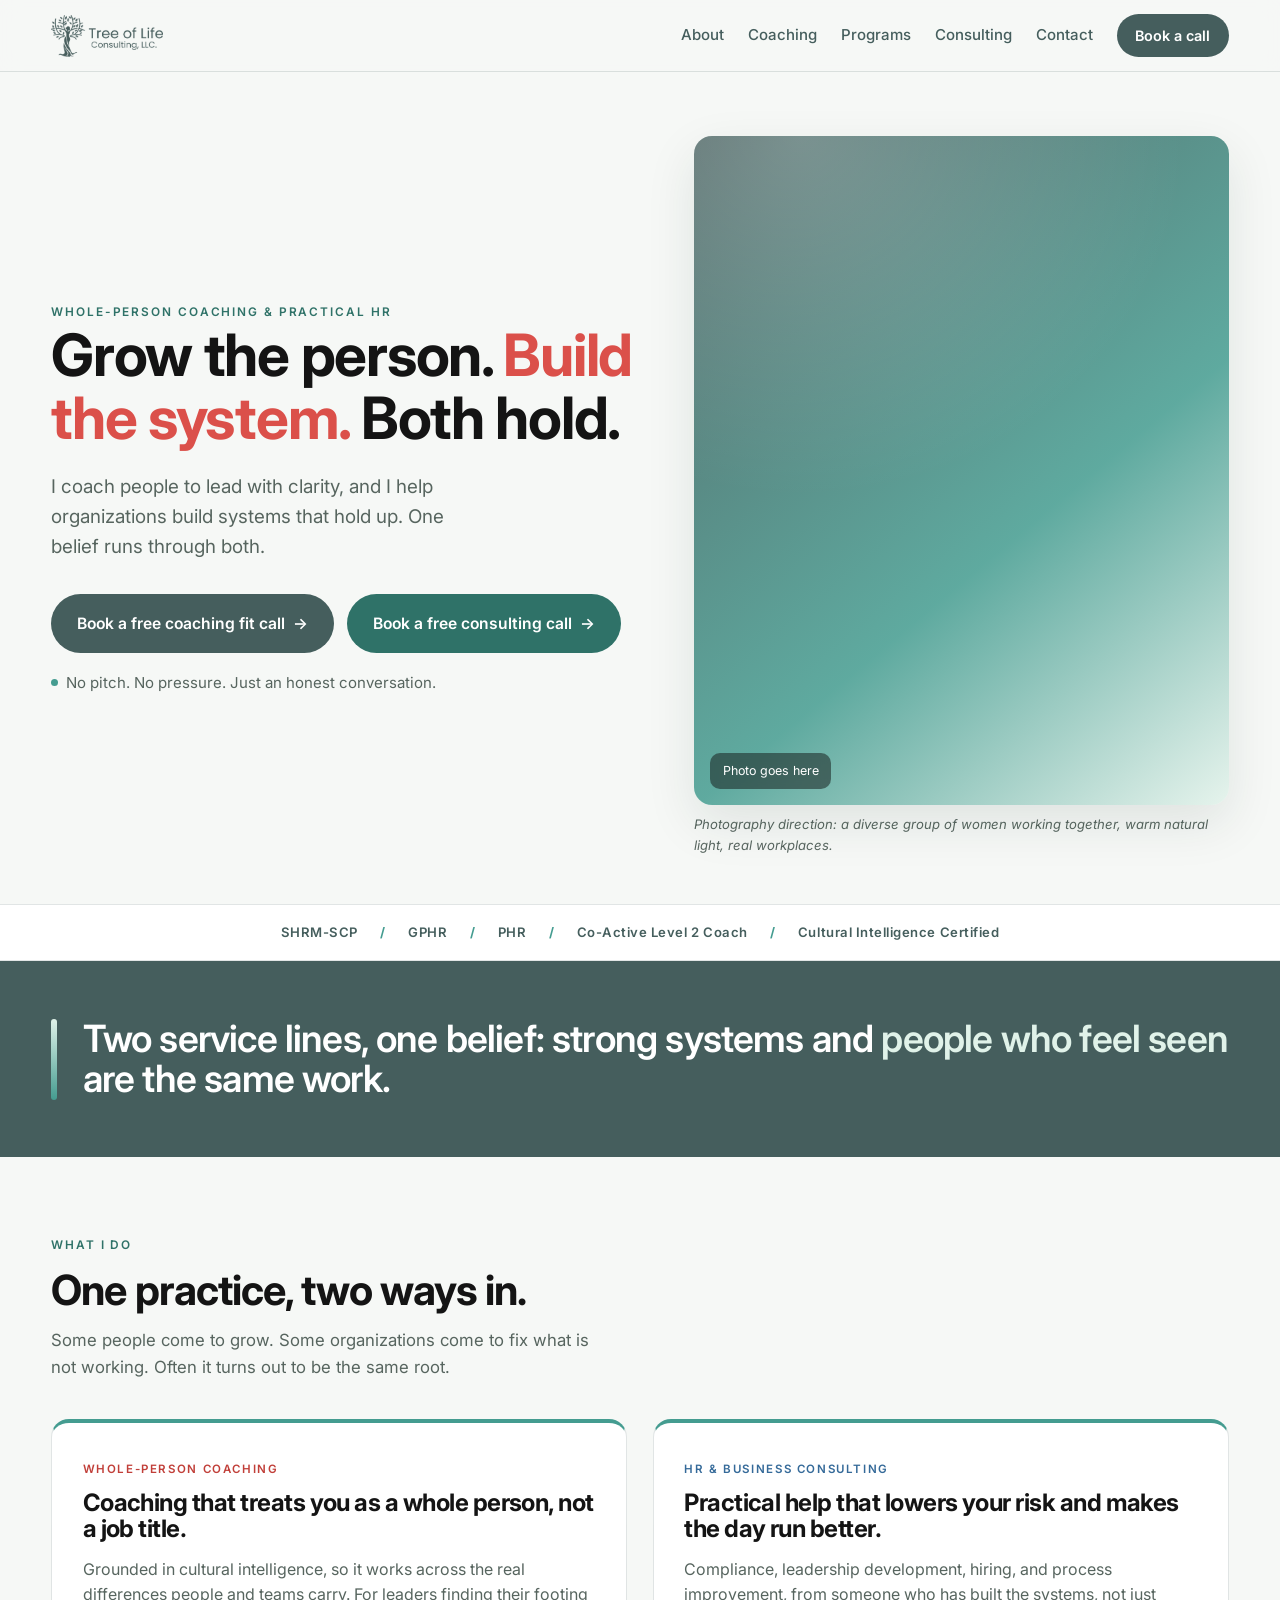
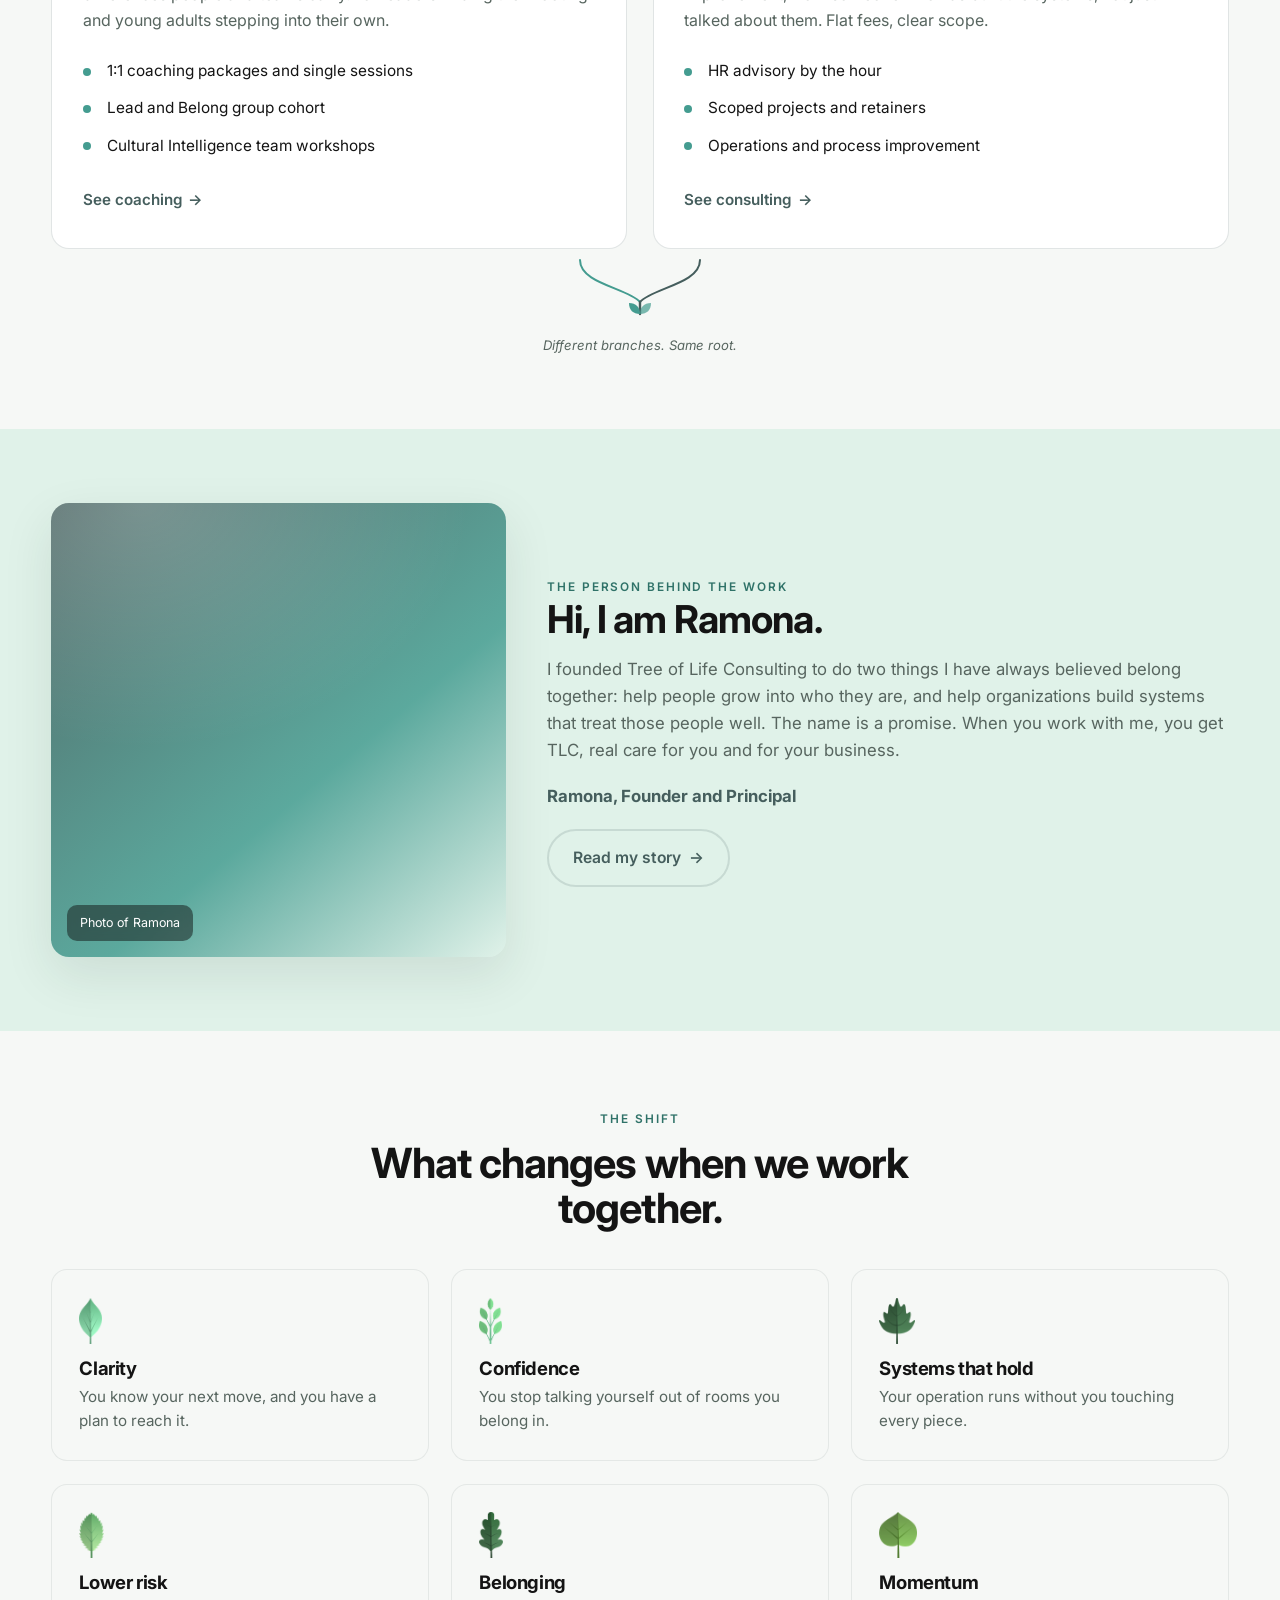
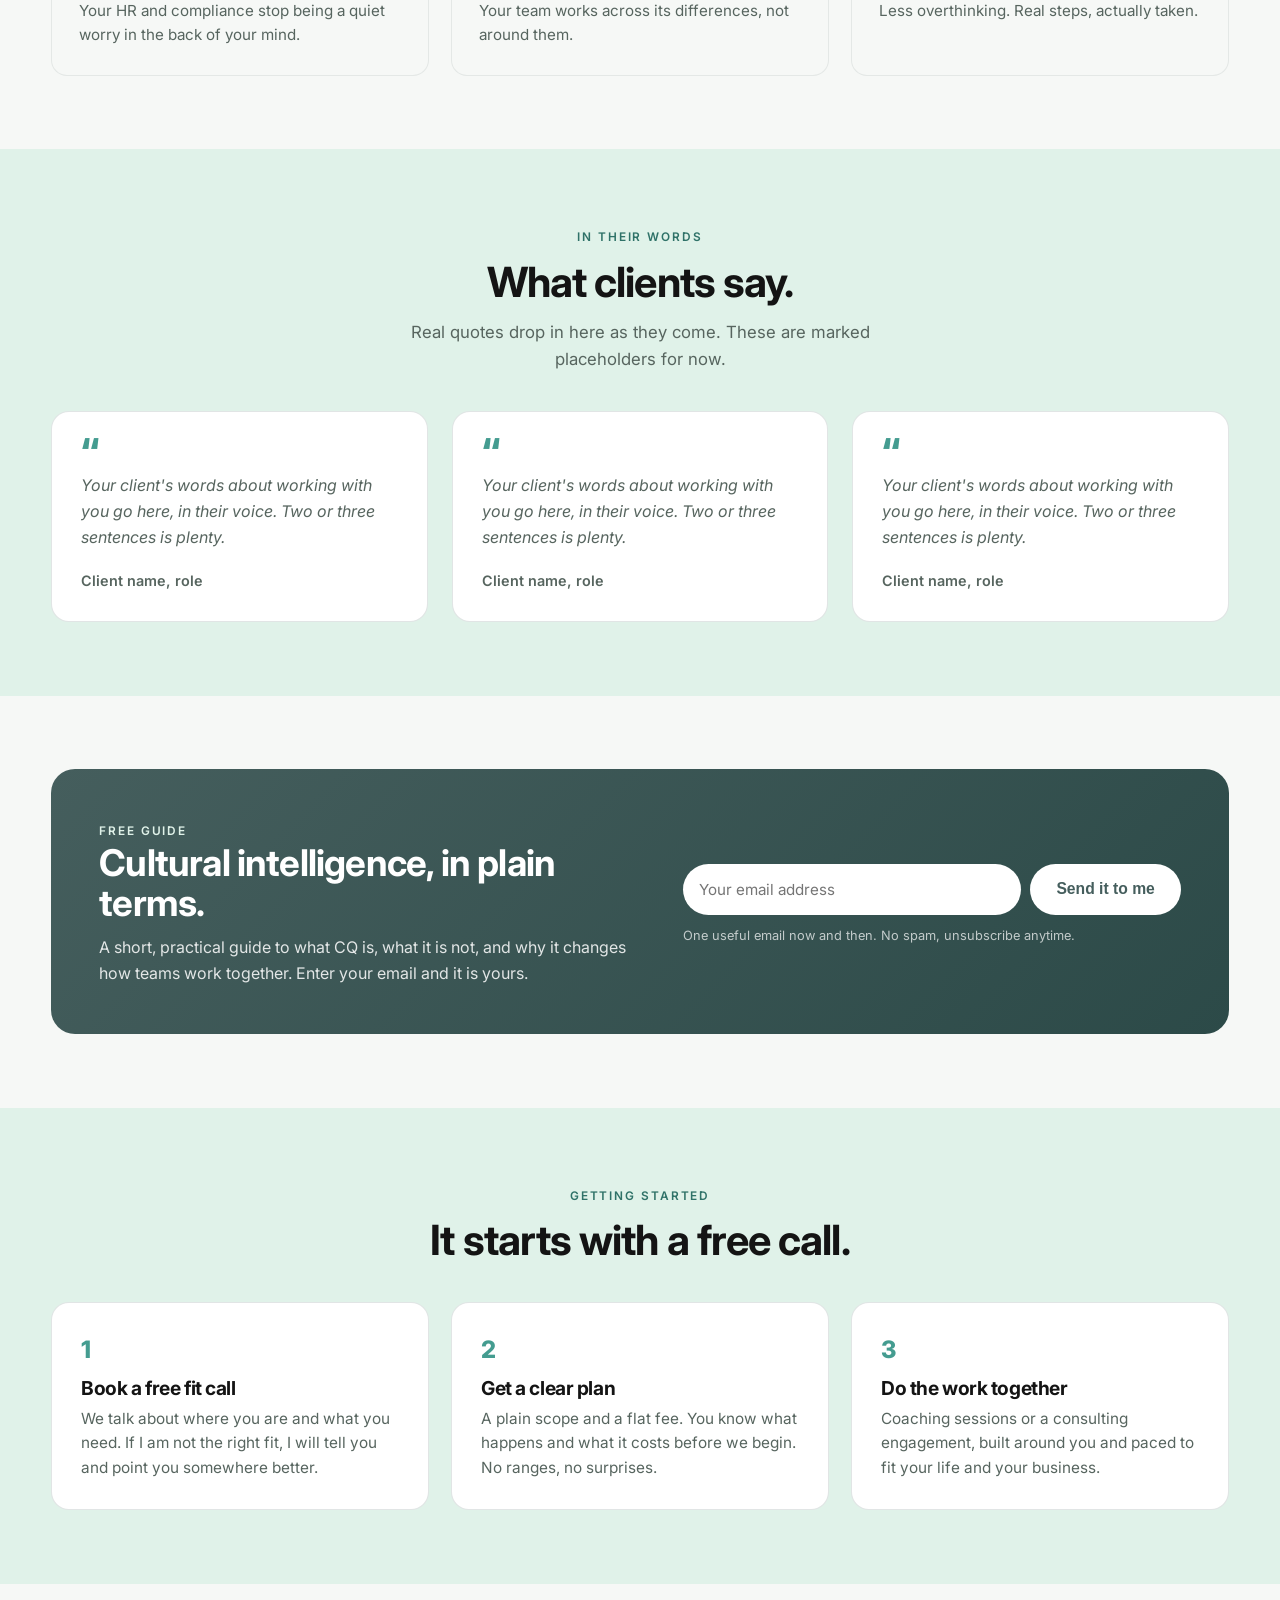
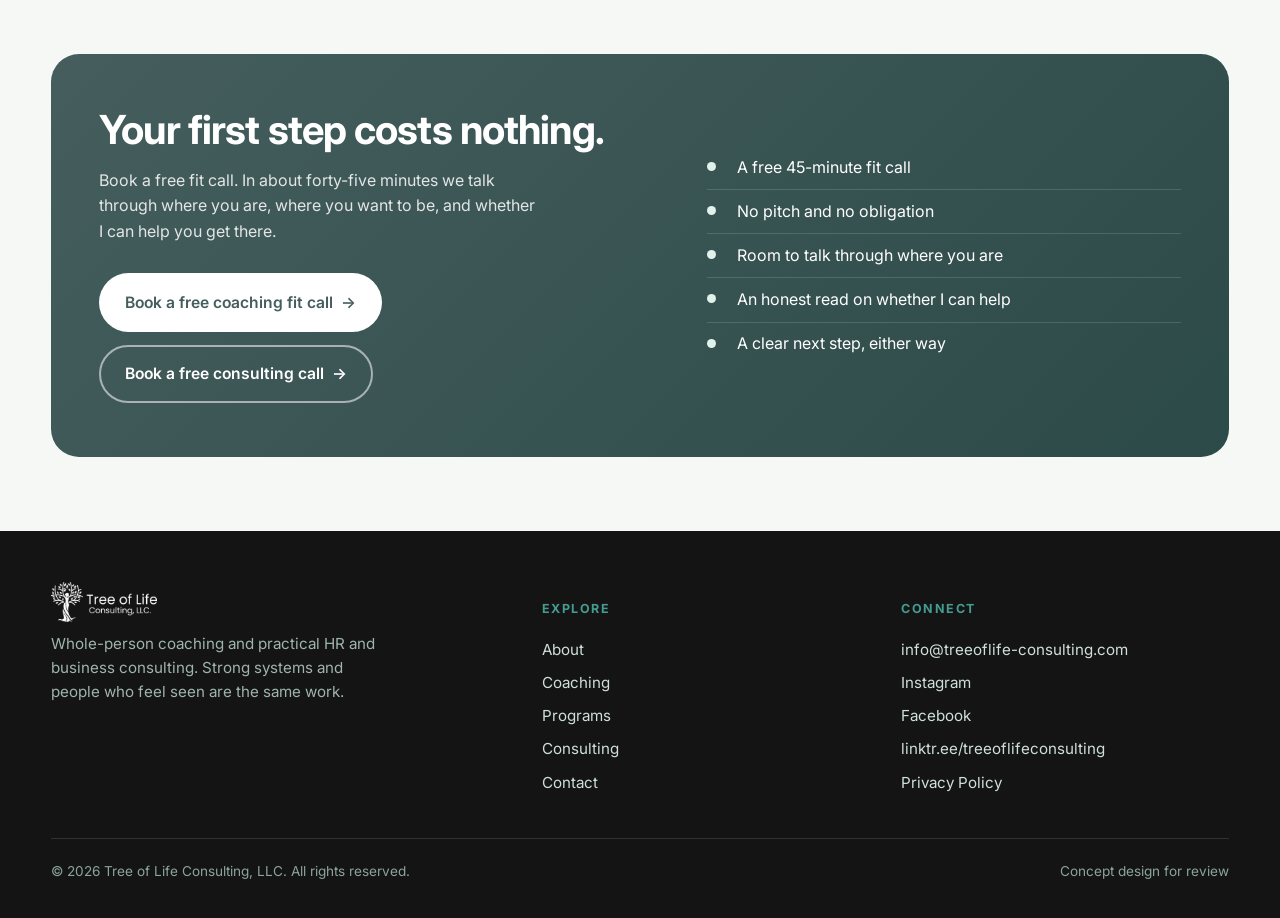
==== commit 8f3d63b4: "Remove manual-fulfillment wording from guide and booking copy" ====
--- a/index.html
+++ b/index.html
@@ -43,7 +43,7 @@
 <section class="sec honey founder"><div class="wrap"><div class="reveal"><div class="frame "><div class="photo"><span class="photo-label">Photo of Ramona</span></div></div></div><div class="reveal"><span class="eyebrow">The person behind the work</span><h2>Hi, I am Ramona.</h2><p>I founded Tree of Life Consulting to do two things I have always believed belong together: help people grow into who they are, and help organizations build systems that treat those people well. The name is a promise. When you work with me, you get TLC, real care for you and for your business.</p><p class="sig">Ramona, Founder and Principal</p><a class="btn btn-ghost" href="about.html" style="margin-top:1.2rem;">Read my story <span class="arrow">&rarr;</span></a></div></div></section>
 <section class="sec" id="shifts"><div class="wrap"><div class="sec-head center reveal"><span class="eyebrow">The shift</span><h2>What changes when we work together.</h2></div><div class="grid3"><div class="shift reveal"><img src="assets/icon-1.png" alt=""><h3>Clarity</h3><p>You know your next move, and you have a plan to reach it.</p></div><div class="shift reveal"><img src="assets/icon-2.png" alt=""><h3>Confidence</h3><p>You stop talking yourself out of rooms you belong in.</p></div><div class="shift reveal"><img src="assets/icon-3.png" alt=""><h3>Systems that hold</h3><p>Your operation runs without you touching every piece.</p></div><div class="shift reveal"><img src="assets/icon-4.png" alt=""><h3>Lower risk</h3><p>Your HR and compliance stop being a quiet worry in the back of your mind.</p></div><div class="shift reveal"><img src="assets/icon-5.png" alt=""><h3>Belonging</h3><p>Your team works across its differences, not around them.</p></div><div class="shift reveal"><img src="assets/icon-6.png" alt=""><h3>Momentum</h3><p>Less overthinking. Real steps, actually taken.</p></div></div></div></section>
 <section class="sec honey"><div class="wrap"><div class="sec-head center reveal"><span class="eyebrow">In their words</span><h2>What clients say.</h2><p>Real quotes drop in here as they come. These are marked placeholders for now.</p></div><div class="quotes"><div class="quote ph reveal"><div class="mark">&ldquo;</div><p>Your client's words about working with you go here, in their voice. Two or three sentences is plenty.</p><div class="who">Client name, role</div></div><div class="quote ph reveal"><div class="mark">&ldquo;</div><p>Your client's words about working with you go here, in their voice. Two or three sentences is plenty.</p><div class="who">Client name, role</div></div><div class="quote ph reveal"><div class="mark">&ldquo;</div><p>Your client's words about working with you go here, in their voice. Two or three sentences is plenty.</p><div class="who">Client name, role</div></div></div></div></section>
-<section class="sec"><div class="wrap reveal"><div class="magnet"><div class="wrap2"><div><span class="eyebrow" style="color:var(--honeydew);">Free guide</span><h2>Cultural intelligence, in plain terms.</h2><p>A short, practical guide to what CQ is, what it is not, and why it changes how teams work together. Enter your email and it is yours.</p></div><div><p id="guide-success" role="status" hidden style="background:rgba(255,255,255,0.14);border:1px solid rgba(255,255,255,0.35);border-radius:12px;padding:0.9rem 1.1rem;margin-bottom:0.8rem;font-size:0.95rem;">Request received. I send the guide manually within two business days.</p><form class="form" name="guide" method="POST" data-netlify="true" netlify-honeypot="bot-field" action="/index.html?guide=ok"><input type="hidden" name="form-name" value="guide"><p hidden style="display:none;"><label>Don’t fill this out: <input name="bot-field"></label></p><input type="email" name="email" placeholder="Your email address" aria-label="Your email address" required autocomplete="email"><button class="btn" type="submit">Send it to me</button></form><p class="fineprint">I send it manually. One useful email now and then. No spam, unsubscribe anytime.</p></div></div></div></div></section>
+<section class="sec"><div class="wrap reveal"><div class="magnet"><div class="wrap2"><div><span class="eyebrow" style="color:var(--honeydew);">Free guide</span><h2>Cultural intelligence, in plain terms.</h2><p>A short, practical guide to what CQ is, what it is not, and why it changes how teams work together. Enter your email and it is yours.</p></div><div><p id="guide-success" role="status" hidden style="background:rgba(255,255,255,0.14);border:1px solid rgba(255,255,255,0.35);border-radius:12px;padding:0.9rem 1.1rem;margin-bottom:0.8rem;font-size:0.95rem;">Request received. You will get the guide within two business days.</p><form class="form" name="guide" method="POST" data-netlify="true" netlify-honeypot="bot-field" action="/index.html?guide=ok"><input type="hidden" name="form-name" value="guide"><p hidden style="display:none;"><label>Don’t fill this out: <input name="bot-field"></label></p><input type="email" name="email" placeholder="Your email address" aria-label="Your email address" required autocomplete="email"><button class="btn" type="submit">Send it to me</button></form><p class="fineprint">One useful email now and then. No spam, unsubscribe anytime.</p></div></div></div></div></section>
 <section class="sec honey" id="how"><div class="wrap"><div class="sec-head center reveal"><span class="eyebrow">Getting started</span><h2>It starts with a free call.</h2></div><div class="grid3"><div class="step reveal"><div class="n">1</div><h3>Book a free fit call</h3><p>We talk about where you are and what you need. If I am not the right fit, I will tell you and point you somewhere better.</p></div><div class="step reveal"><div class="n">2</div><h3>Get a clear plan</h3><p>A plain scope and a flat fee. You know what happens and what it costs before we begin. No ranges, no surprises.</p></div><div class="step reveal"><div class="n">3</div><h3>Do the work together</h3><p>Coaching sessions or a consulting engagement, built around you and paced to fit your life and your business.</p></div></div></div></section>
 <section class="final" id="book"><div class="wrap reveal"><div class="final-card"><div class="final-grid"><div><h2>Your first step costs nothing.</h2><p>Book a free fit call. In about forty-five minutes we talk through where you are, where you want to be, and whether I can help you get there.</p><div class="final-cta"><a class="btn btn-coach" href="#">Book a free coaching fit call <span class="arrow">&rarr;</span></a><a class="btn btn-consult" href="#">Book a free consulting call <span class="arrow">&rarr;</span></a></div></div><ul class="cta-list"><li>A free 45-minute fit call</li><li>No pitch and no obligation</li><li>Room to talk through where you are</li><li>An honest read on whether I can help</li><li>A clear next step, either way</li></ul></div></div></div></section>
 <footer>
